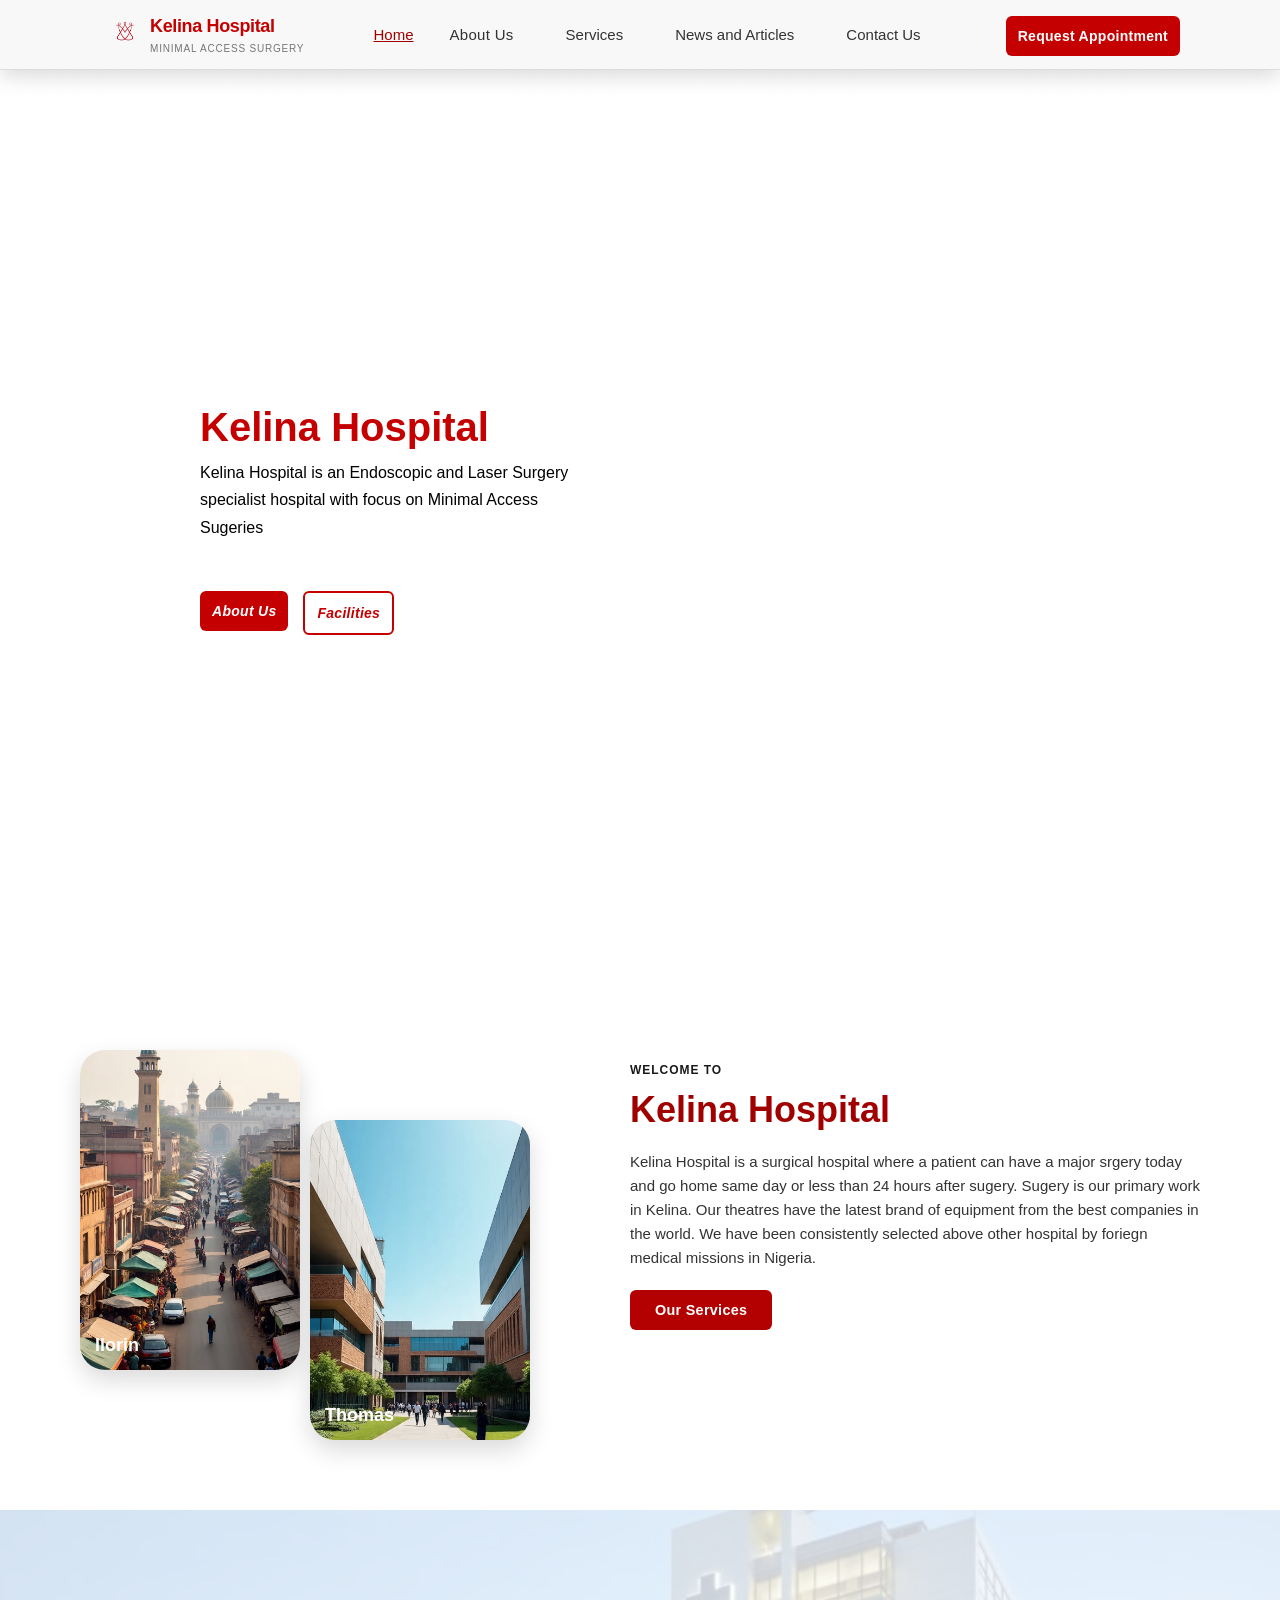
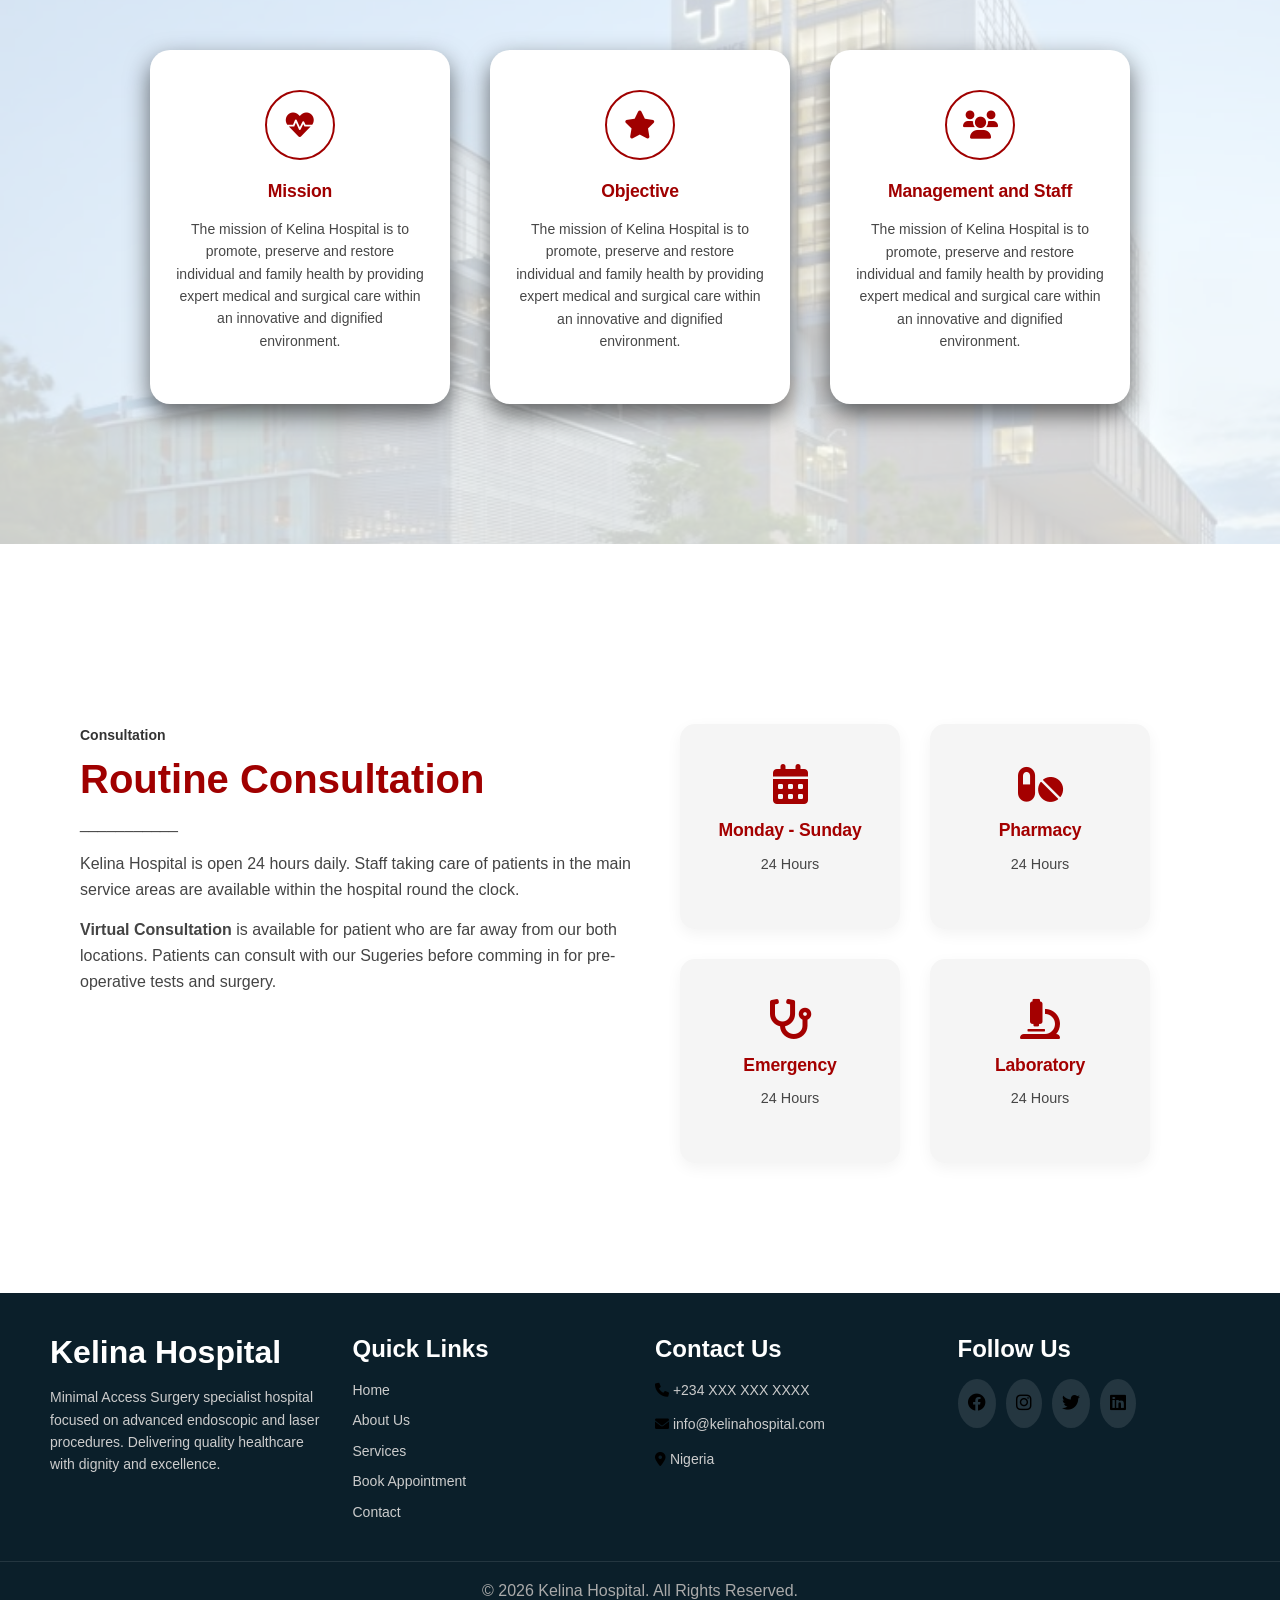
==== index.html @ 8bbef377 "Add files via upload" ====
<!DOCTYPE html>
<html lang="en">

<head>
  <meta charset="UTF-8">
  <title>Kelina Hospital</title>
  <link rel="stylesheet" href="style.css">
  <link rel="stylesheet" href="https://cdnjs.cloudflare.com/ajax/libs/font-awesome/6.0.0/css/all.min.css">
  <meta name="viewport" content="width=device-width, initial-scale=1.0">
  
  <!-- Google Fonts - Professional Hospital Combo -->
  <link rel="preconnect" href="https://fonts.googleapis.com">
  <link rel="preconnect" href="https://fonts.gstatic.com" crossorigin>
  <link href="https://fonts.googleapis.com/css2?family=Inter:wght@300;400;500;600;700&family=Playfair+Display:wght@400;500;600;700&family=Poppins:wght@300;400;500;600;700&display=swap" rel="stylesheet">
  
  <link href="https://unpkg.com/aos@2.3.4/dist/aos.css" rel="stylesheet">
</head>

<body>
  <header class="header" data-aos="fade-down">
    <!-- Logo -->

    <div class="logo">
      <div class="logic">
        <div class="logo-spin">
          <img src="kimg/logo.png" alt="">
        </div>
        <div class="logim">
          <div class="logo-text">Kelina Hospital</div>
          <div class="logo-subtext">Minimal Access Surgery</div>
        </div>
      </div>
    </div>

<div class="over">
  <nav class="nav">
  <a href="index.html"><u>Home</u></a>
   <ul class="nav-list">
  <li class="nav-item sep">
    <a href="aboutus.html" class="nav-link dropdown-toggle">About Us</a>
    <ul class="dropdown-content">
      <li><a href="service.html#lab">Surgery</a></li>
      <li><a href="service.html#lab">Consultation</a></li>
      <li><a href="service.html#lab">Laboratory</a></li>
      <li><a href="service.html#lab">Diagnostics</a></li>
    </ul>
  </li>
</ul>
   <div class="sep"><a href="service.html">Services </a></div>
   <div class="sep"><a href="news.html">News and Articles</a></div>

   <div class="sep"><a href="contactus.html">Contact Us</a></div>
</nav>
</div>

    <!-- Right Section -->
    <div class="right-section">
      <a href="appointment.html"><button class="btn">Request Appointment</button></a>
    </div>
    <div class="menu-toggle"><i class="fas fa-bars"></i></div>
  </header>

  <!-- Picture text Section-->
  <div class="pic" data-aos="fade-right" data-aos-delay="100">
    <span></span>
    <span></span>
    <span></span>
    <div class="text-pic">
      <h1>Kelina Hospital</h1>
      <p>Kelina Hospital is an Endoscopic and Laser Surgery specialist hospital with focus on Minimal Access Sugeries
      </p>
      <div class="button">
        <a href="aboutus.html"><button class="btn primary">About Us </button></a>
        <a href="fac.html"><button class="btn outline">Facilities</button></a>
      </div>
    </div>
  </div>

  <section class="container">
    <div class="image-section">
      <div class="card card1" data-aos="fade-up">
        <img src="kimg/1776349138648.jpg" alt="">
        <span>Ilorin</span>
      </div>
      <div class="card card2" data-aos="fade-down" data-aos-delay="100">
        <img src="kimg/thomas.jpg" alt="">
        <span>Thomas</span>
      </div>
    </div>

    <div class="text-section" data-aos="zoom-in" data-aos-delay="300">
      <p class="small">Welcome to</p>
      <h1>Kelina Hospital</h1>
      <p class="desc">
        Kelina Hospital is a surgical hospital where a patient can have a major srgery today and go home same day or
        less than 24 hours after sugery. Sugery is our primary work in Kelina.
        Our theatres have the latest brand of equipment from the best companies in the world. We have been consistently selected above other hospital by foriegn medical missions in Nigeria.
      </p>
     <a href="service.html"><button class="our">Our Services</button></a>
    </div>
  </section>

  <section class="section">
    <div class="overlay"></div>
    <div class="contain">
      <div class="sup">
      <div class="cars" data-aos="fade-up" data-aos-delay="200">
        <div class="icon"><i class="fas fa-heartbeat"></i></div>
        <h3>Mission</h3>
        <p>
          The mission of Kelina Hospital is to promote, preserve and restore individual and family health by providing expert medical and surgical care within an innovative and dignified environment.
        </p>
      </div>
      </div>
      <div class="sup" >
      <div class="cars" data-aos="fade-up" data-aos-delay="400" >
        <div class="icon"><i class="fas fa-star"></i></div>
        <h3>Objective</h3>
        <p>
          The mission of Kelina Hospital is to promote, preserve and restore individual and family health by providing expert medical and surgical care within an innovative and dignified environment.
        </p>
      </div>
      </div>
    <div class="sup">
      <div class="cars" data-aos="fade-up" data-aos-delay="600" >
        <div class="icon"><i class="fas fa-users"></i></div>
        <h3>Management and Staff</h3>
        <p>
          The mission of Kelina Hospital is to promote, preserve and restore individual and family health by providing expert medical and surgical care within an innovative and dignified environment.
        </p>
      </div>
      </div>

    </div>
  </section>

  <section class="fourimg">
   <div class="textimg" data-aos="fade-right">

    <h4>Consultation</h4>
    <h1>Routine Consultation</h1>
    <p>___________</p>
    <p>Kelina Hospital is open 24 hours daily. Staff taking care of patients in the main service areas are available within the hospital round the clock.

    <p><b>Virtual Consultation</b> is available for patient who are far away from our both locations. Patients can consult with our Sugeries before comming in for pre-operative tests and surgery.
    </p>
    </p>
   </div>
   <div class="imgimg">

    <div class="dard" data-aos="zoom-in" data-aos-delay="100">
      <i class="fa-solid fa-calendar-days icons"></i>
      <h3>Monday - Sunday</h3>
      <p>24 Hours</p>
    </div>

    <div class="dard" data-aos="zoom-in" data-aos-delay="300">
      <i class="fa-solid fa-pills icons"></i>
      <h3>Pharmacy</h3>
      <p>24 Hours</p>
    </div>

    <div class="dard" data-aos="zoom-in" data-aos-delay="600">
      <i class="fa-solid fa-stethoscope icons"></i>
      <h3>Emergency</h3>
      <p>24 Hours</p>
    </div>

    <div class="dard" data-aos="zoom-in" data-aos-delay="800">
      <i class="fa-solid fa-microscope icons"></i>
      <h3>Laboratory</h3>
      <p>24 Hours</p>
    </div>
   </div>
  </section>

  <footer class="footer" data-aos="fade-up">

  <div class="footer-container">

    <!-- Logo / About -->
    <div class="footer-box">
      <h2>Kelina Hospital</h2>
      <p>
        Minimal Access Surgery specialist hospital focused on advanced endoscopic and laser procedures.
        Delivering quality healthcare with dignity and excellence.
      </p>
    </div>

    <!-- Quick Links -->
    <div class="footer-box">
      <h3>Quick Links</h3>
      <a href="index.html">Home</a>
      <a href="aboutus.html">About Us</a>
      <a href="service.html">Services</a>
      <a href="appointment.html">Book Appointment</a>
      <a href="contactus.html">Contact</a>
    </div>

    <!-- Contact -->
    <div class="footer-box">
      <h3>Contact Us</h3>
      <p><i class="fa-solid fa-phone"></i> +234 XXX XXX XXXX</p>
      <p><i class="fa-solid fa-envelope"></i> info@kelinahospital.com</p>
      <p><i class="fa-solid fa-location-dot"></i> Nigeria</p>
    </div>

    <!-- Social -->
    <div class="footer-box">
      <h3>Follow Us</h3>
      <div class="socials">
        <a href="https://www.facebook.com"><i class="fa-brands fa-facebook"></i></a>
        <a href="https://www.instagram.com"><i class="fa-brands fa-instagram"></i></a>
        <a href="https://www.twitter.com"><i class="fa-brands fa-twitter"></i></a>
        <a href="https://www.linkedin.com"><i class="fa-brands fa-linkedin"></i></a>
      </div>
    </div>

  </div>

  <div class="footer-bottom">
    <p>© 2026 Kelina Hospital. All Rights Reserved.</p>
  </div>

</footer>

<button id="scrollTopBtn">
  <i class="fa-solid fa-arrow-up"></i>
</button>

<script>
  const btn = document.getElementById("scrollTopBtn");

  window.addEventListener("scroll", () => {
    if (window.scrollY > 200) {
      btn.style.display = "flex";
    } else {
      btn.style.display = "none";
    }
  });

  btn.addEventListener("click", () => {
    window.scrollTo({
      top: 0,
      behavior: "smooth"
    });
  });
</script>

  <script src="https://unpkg.com/aos@2.3.4/dist/aos.js"></script>
<script>
  AOS.init({
    duration: 1000,
    once: true
  });
</script>

<script>
const toggle = document.querySelector(".menu-toggle");
const nav = document.querySelector(".nav");

toggle.addEventListener("click", () => {
  nav.classList.toggle("active");
});
</script>
<script>
  const header = document.querySelector(".header");

  window.addEventListener("scroll", () => {
    if (window.scrollY > 50) {
      header.classList.add("scrolled");
    } else {
      header.classList.remove("scrolled");
    }
  });
</script>

</body>

</html>
---- style.css ----
* {
  margin: 0;
  padding: 0;
  box-sizing: border-box;
}

body {
  font-family: 'Poppins', -apple-system, BlinkMacSystemFont, 'Segoe UI', sans-serif;
  font-weight: 400;
  line-height: 1.6;
  color: #2d3748;
  font-size: 15px; /* Smaller base */
}

/* ===== COMPACT TYPOGRAPHY SCALE ===== */
h1 { 
  font-size: clamp(2rem, 4vw, 2.75rem); /* Reduced */
  font-weight: 700; 
  line-height: 1.1;
}

h2 { 
  font-size: clamp(1.5rem, 3vw, 2rem); /* Reduced */
  font-weight: 600; 
  line-height: 1.2;
}

h3 { 
  font-size: clamp(1.25rem, 2.5vw, 1.5rem); /* Reduced */
  font-weight: 600; 
  line-height: 1.3;
}

h4 { 
  font-size: 1.1rem; /* Reduced */
  font-weight: 600; 
}

p, .desc {
  font-size: 1rem; /* Smaller */
  font-weight: 400;
  line-height: 1.7;
  margin-bottom: 0.75rem;
}

/* ===== NAVIGATION - Compact ===== */
.nav-link {
  font-weight: 500;
  font-size: 0.9rem; /* Smaller */
  letter-spacing: 0.02em;
}

/* ===== LOGO - Refined ===== */
.logo-text {
  font-weight: 700;
  font-size: 1.4rem; /* Smaller */
  letter-spacing: -0.02em;
}

.logo-subtext {
  font-weight: 400;
  font-size: 0.7rem; /* Smaller */
  letter-spacing: 0.08em;
  text-transform: uppercase;
  opacity: 0.8;
}

/* ===== BUTTONS - Compact ===== */
.btn, .our {
  font-weight: 600;
  font-size: 0.9rem; /* Smaller */
  letter-spacing: 0.02em;
}

/* ===== HERO SECTION ===== */
.text-pic h1 {
  font-size: clamp(2.25rem, 6vw, 3rem); /* Adjusted for hero */
}

/* ===== SPECIAL ELEMENTS ===== */
.small {
  font-weight: 500;
  font-size: 0.85rem; /* Smaller */
  letter-spacing: 0.08em;
  text-transform: uppercase;
  opacity: 0.9;
}

/* ===== CARDS - Compact ===== */
.cars h3, .dard h3 {
  font-size: 1.1rem; /* Smaller */
  font-weight: 600;
  letter-spacing: -0.01em;
}

.cars p, .dard p {
  font-size: 0.9rem; /* Smaller */
  font-weight: 400;
  opacity: 0.9;
}

/* ===== RESPONSIVE - Even smaller on mobile ===== */
@media (max-width: 768px) {
  body { font-size: 14.5px; }
  h1 { font-size: 2rem; }
  h2 { font-size: 1.75rem; }
  h3 { font-size: 1.25rem; }
  .logo-text { font-size: 1.25rem; }
  .nav-link { font-size: 0.85rem; }
}

@media (max-width: 480px) {
  body { font-size: 14px; }
}

/* ===== SMOOTH RENDERING ===== */
html {
  -webkit-font-smoothing: antialiased;
  -moz-osx-font-smoothing: grayscale;
}
body {
    margin: 0;
    font-family: Arial, sans-serif;
    perspective: 800px;
  }
  .request{
    background:
    linear-gradient(to right, white, 90%, transparent),
    url("kimg/background2.jpg");
  }
  * {
  margin: 0;
  padding: 0;
  box-sizing: border-box;
  font-family: Arial, sans-serif;
  }
  .header {
    display: flex;
    align-items: center;
    justify-content: space-between;
     box-shadow: 0 6px 20px rgba(0,0,0,0.15);
      position: sticky;
    z-index: 1000;
    height: 70px;
    padding: 16px 100px;
    background-color: #f8f8f8;
    border-bottom: 1px solid #ddd;
  }
  .logic:hover{
   opacity: 50%;
  }

  .logo {
    display: flex;
    align-items: center;
  }

  .logo img {
    height: 40px;
    margin-right: 10px;
  }
  .logic{
    display: flex;
    cursor: pointer;
  }
.section{
  position: relative;
  background: url("kimg/Providence\ Regional\ Medical\ Center\ Everett….jpg") center/cover no-repeat;
  top: 100px;
  padding: 140px 20px;
}
.overlay {
  position: absolute;
  inset: 0;
  background: rgba(255,255,255,0.8);
  z-index: 1;
}

.contain {
  position: relative;
  z-index: 2;
  display: flex;
  justify-content: center;
  gap: 40px;
  flex-wrap: wrap;
}

.sup {
  background: #fff;
  width: 300px;
  padding: 40px 25px;
  border-radius: 20px;
  text-align: center;
  box-shadow: 0 10px 25px rgba(0,0,0,0.575);
  transition: transform 0.3s ease;
}

.sup:hover {
  transform: translateY(-10px);
  box-shadow: none;
}
.icon{
  width: 70px;
  height: 70px;
  border: 2px solid #a00000;
  border-radius: 50%;
  display: flex;
  align-items: center;
  justify-content: center;
  margin: 0 auto 20px;
}
.icon i{
  color: #a00000;
  font-size: 28px;
}
.cars h3{
  color: #a00000;
  margin-bottom: 15px;
}
.cars p{
  font-size: 14px;
  color: #333;
  line-height: 1.6;
}
  .logo-spin{
    width: 50px;
    animation: flip 3s linear infinite;
    overflow: hidden;
    top: 50%;
    left: 50%;
    transform-origin: center;
    transform-style: preserve-3d;
  }

  .logo-text {
    font-size: 18px;
    font-weight: bold;
    color: #c40000;
  }

  .logo-subtext {
    font-size: 10px;
    color: #555;
  }

  .nav {
    display: flex;
    align-items: center;
    z-index: 2;
    justify-content: space-between;
    gap: 55px;
    margin: 5px;
  }

  .nav a {
    text-decoration: none;
    color: #333;
    font-size: 15px;
  }

  .nav a:hover {
    color: #c40000;
  }

  .right-section {
    display: flex;
    align-items: center;
    margin-bottom: 17px;
    gap: 15px;
  }
  .right-section a{
    text-decoration: none;
  }
.fa-search{
  margin-top: 20px;
  right: 10px;
}
  .btn {
    background-color: #c40000;
    color: #fff;
    padding: 10px 18px;
    border: none;
    border-radius: 4px;
    cursor: pointer;
    font-weight: bold;
  }

  .btn:hover {
    background-color: #a00000;
  }

  .search {
    font-size: 18px;
    cursor: pointer;
  }
body {
  background: #f5f5f5;
}
.button a{
  text-decoration: none;
}

.pic{
  height: 100vh;
  position: relative;
  overflow: hidden;
  background-size: cover;
  background-position: cover;
  display: flex;
  align-items: center;
  animation: zoomBG 30s ease-in-out infinite;
}
.pic span{
  position: absolute;
  inset: 0;
  background-size: cover;
  background-position: center;
  z-index: 1;
  opacity: 0;
  animation: slideBG 24s infinite;
} 

.pic::before{
  content: "";
  position: absolute;
  z-index: 0;
  width: 100%;
  height: 100%;
  top: 0;
  bottom: 0;
  background: linear-gradient(to right, white, 50%, transparent);
  z-index: 2;
}
.nav.active{
  z-index: 10000;
}

.pic h1{
  font-size: 40px;
  color: #c40000;
  margin-bottom: 10px;
}
.pic p{
  margin-bottom: 30px;
}

.pic span:nth-child(1) {
  background-image: url("kimg/background1.jpg");
  animation-delay:0s ;
  z-index: 1;
}

.pic span:nth-child(2) {
  background-image: url("kimg/background2.jpg");
  animation-delay: 8s;
  z-index: 1;
}
.pic span:nth-child(3) {
  background-image: url("kimg/background3.jpg");
  animation-delay: 16s;
  z-index: 1;
}
.text-pic{
  width: 55%;
  margin-left: 50px;
  padding: 150px;
  text-align: left;
  color: black;
  position: relative;
  z-index: 2;
}
.button{
  display: flex;
  gap: 15px;
}
.btn{
  padding: 12px 24px;
  font-size: 14px;
  display: flex;
  border-radius: 6px;
  cursor: pointer;
  transition: 0.3s ease;
}

.container{
  display: flex;
  align-items: center;
  justify-content: space-between;
  gap: 550px;
  padding: 80px;
}

.image-section{
  position: relative;
  bottom: 140px;
  cursor: pointer;
}


.card{
  width: 220px;
  height: 320px;
  border-radius: 25px;
  overflow: hidden;
  position: absolute;
  box-shadow: 0 10px 25px rgba(0, 0, 0, 0.15);
}
.menu-toggle{
  display: none;
}
.card img{
  width: 100%;
  height: 100%;
  object-fit: cover;
}
.card span{
  position: absolute;
  bottom: 10px;
  left: 15px;
  color: white;
  font-size: 18px;
  font-weight: bold;
}
.card1{
  left: 0;
  top: 0;
  z-index: 1;
}
.card2{
  left: 230px;
  top: 70px;
  z-index: 2;
}
.text-section{
  min-width: 350px;
  top: 80px;
}
.text-section h1{
  color: #a00000;
  font-size: 36px;
}

.small{
  color: black;
  font-size: 12px;
  font-weight: 650;
  margin: 10px 0;
}

.desc{
  color: #333;
  line-height: 1.6;
  margin-top: 20px;
  font-size: 15px;
}
.fourimg{
  margin-top: 200px;
  display: flex;
  padding: 80px;
  gap: 40px;

}
.textimg{
  width: 50%;

}
.textimg h1{
  color: #a00000;
  margin-bottom: 10px;
  font-size: 40px;
}
.textimg p{
  color: #444;
  line-height: 1.6;
  margin-bottom: 15px;
}
.imgimg{
 display: grid;
 grid-template-columns: repeat(2, 220px);
 gap: 30px;
}
.dard{
  background: #f5f5f5;
  padding: 40px 20px;
  border-radius: 15px;
  text-align: center;
  box-shadow: 0 5px 15px rgba(0, 0, 0, 0.05);
}
.dard:hover{
  box-shadow: none;
  transform: translateY(-10px);
}

.dard h3{
  color: #a40000;
  margin-bottom: 10px;
}
.dard p{
  color: #333;
}
.nav u{
  color: #a00000;
}
.textimg h4{
  margin-bottom: 10px;
  color: #333;
  font-size: 14px;
}


button{
  border: none;
  border-radius: 6px;
  text-decoration: none;
  font-size: 15px;
  color: white;
  cursor: pointer;
  margin-top: 20px;
  padding: 12px 25px;
  background-color: #b30000;
}
button:hover {
  background: #900000;
  scale: 1.1;
}

.primary{
  background-color: #c40000;
  color: white;
  border: none;
  font-style: italic;
}
.button .primary{
  text-decoration: none;
}
.primary:hover{
  background-color: #a00000;
}

.outline{
  background-color: transparent;
  color: #c40000;
  border: 2px solid #c40000;
  font-style: italic;
}

.outline:hover{
  background-color: #c40000;
  color: white;
}
.our{
  display: flex;
  animation: bounce 1.5s linear infinite;
}

.icon{
  font-size: 40px;
  color: #a40000;
}
.icons{
  margin-bottom: 15px;
  font-size: 40px;
  color: #a40000;
}

@keyframes flip {
  from{
    transform: perspective(800px) rotateY(0deg);
  }
  to{
    transform: perspective(800px) rotateY(360deg);
  }
}
@keyframes slideBG {
  0% {
    opacity: 0;
    transform: scale(1);
  }
  10% {
    opacity: 1;
  }
  30% {
    opacity: 1;
    transform: scale(1.1);
  }
  40% {
    opacity: 0;
  }
  100% {
    opacity: 0;
  }
}
@keyframes bounce {
  0%{
    scale: 1;
  }
  100%{
    scale: 1.1;
  }
}
@keyframes text{
  0%{
    color: transparent;
    margin-bottom: -30px;
  }
  30%{
    letter-spacing: 25px;
    margin-bottom: -30px;
  }
  85%{
    letter-spacing: 8px;
    margin-bottom: -30px;
  }
}
/* Make nav items align properly */
.nav {
  display: flex;
  gap: 20px;
  align-items: center;
}

/* Dropdown container */
.dropdown {
  position: relative;
  z-index: 9999;
}

/* Dropdown menu */
.dropdown-menu {
  position: absolute;
  top: 100%;
  left: 0;
  width: 230px;
  background: rgba(255, 255, 255, 0.95);
  display: none;
  opacity: 200%;
}
/* FOOTER BASE */
.footer {
  background: #0b1f2a;
  color: white;
  margin-top: 50px;
  padding-top: 40px;
}

/* GRID LAYOUT */
.footer-container {
  display: grid;
  grid-template-columns: repeat(auto-fit, minmax(220px, 1fr));
  gap: 30px;
  padding: 0 50px;
}

/* FOOTER BOX */
.footer-box h2,
.footer-box h3 {
  margin-bottom: 15px;
}

.footer-box p {
  font-size: 14px;
  line-height: 1.6;
  color: #ccc;
}

/* LINKS */
.footer-box a {
  display: block;
  color: #ccc;
  text-decoration: none;
  margin-bottom: 8px;
  font-size: 14px;
}

.footer-box a:hover {
  color: #00c3ff;
}

/* SOCIAL ICONS */
.socials {
  display: flex;
  gap: 10px;
  margin-top: 10px;
}

.socials a {
  color: white;
  font-size: 18px;
  background: rgba(255,255,255,0.1);
  padding: 10px;
  border-radius: 50%;
  transition: 0.3s;
}

.socials a:hover {
  background: #00c3ff;
  color: black;
}

/* BOTTOM BAR */
.footer-bottom {
  text-align: center;
  padding: 15px;
  margin-top: 30px;
  border-top: 1px solid rgba(255,255,255,0.1);
  font-size: 13px;
  color: #aaa;
}
/* Floating button */
#scrollTopBtn {
  position: fixed;
  bottom: 30px;
  right: 30px;

  width: 50px;
  height: 50px;

  background: #00c3ff;
  color: white;
  border: none;
  border-radius: 50%;

  font-size: 18px;
  cursor: pointer;

  display: none; /* hidden by default */
  align-items: center;
  justify-content: center;

  box-shadow: 0 5px 15px rgba(0,0,0,0.3);
  transition: 0.3s;
  z-index: 9999;
}

#scrollTopBtn:hover {
  background: #0099cc;
  transform: translateY(-3px);
}

/* Show on hover */
.dropdown:hover .dropdown-menu {
  display: block;
}

/* Dropdown links */
.dropdown-menu a {
  display: block;
  padding: 12px 15px;
  text-decoration: none;
  color: #333;
  border-bottom: 1px solid #ccc;
}

/* Hover effect */
.dropdown-menu a:hover {
  background: #ddd;
}


/*----Appointment Section---- */
.appointment {
  max-width: 600px;
  margin: 50px auto;
  color: #c40000;
  background-color: rgba(0, 0, 0, 0.6); /* transparent black */
  padding: 20px 30px;
  animation: glow 1.5s infinite alternate;
}
.appointment h1{
  margin-bottom: 10px;
}
form {
  display: flex;
  flex-direction: column;
}

form label {
  margin-top: 15px;
}

form input,
form select,
form textarea {
  padding: 10px;
  margin-top: 5px;
}

button.btn {
  margin-top: 20px;
  padding: 12px;
  cursor: pointer;
}

/* ===== ABOUT PAGE WRAPPER ===== */
.about-page {
  font-family: Arial, sans-serif;
}

/* ===== HERO ===== */
.about-hero {
  height: 320px;
  display: flex;
  justify-content: center;
  align-items: center;
  position: relative;
  background: url("kimg/1776427171944.jpg"),
   rgba(0,0,0,0.5);
}

.about-hero::before {
  content: "";
  position: absolute;
  inset: 0;
  background: rgba(0,0,0,0.55);
}

.about-hero-content {
  position: absolute;
  color: #a00000;
  text-align: center;

}

.about-hero-content h1 {
  font-size: 40px;
  letter-spacing: 8px;
  margin-bottom: 20px;
  position: relative;
  background: transparent;
  animation: text 3s 1;
}
/* ===== SECTION 1 ===== */
.about-info {
  display: flex;
  gap: 20px;
  padding: 50px;
  flex-wrap: wrap;
}

.about-box {
  flex: 1;
  min-width: 280px;
  background: #f4f4f4;
  padding: 25px;
  border-radius: 10px;
}
.about-box h2{
  margin-bottom: 20px;
  text-decoration: underline;
  color: #a00000;
}

/* ===== CARDS ===== */
.about-grid {
  display: flex;
  gap: 20px;
  justify-content: center;
  padding: 50px;
  flex-wrap: wrap;
}

.about-card {
  width: 260px;
  background: white;
  padding: 25px;
  text-align: center;
  border-radius: 10px;
  box-shadow: 0 5px 15px rgba(0,0,0,0.1);
}

.about-card i {
  font-size: 30px;
  color: #00c3ff;
  margin-bottom: 10px;
}

/* ===== FOOTER ===== */
.about-footer {
  background: #0b1f2a;
  color: white;
  text-align: center;
  margin-top: 100px;
  padding: 20px;
}


@media (max-width: 768px) {
  .nav {
    display: none;
    flex-direction: column;
    background: white;
    position: absolute;
    top: 70px;
    left: 0;
    width: 100%;
    padding: 20px;
    z-index: 9999;
  }

  .nav.active {
    display: flex;
  }
  .nav a{
    z-index: 9999;
    position: relative;
  }

  .menu-toggle {
    display: block;
    z-index: 9999;
  }
    .fourimg {
    flex-direction: column;
    padding: 40px 20px;
  }

  .textimg {
    width: 100%;
  }

  .about-info {
    flex-direction: column;
    padding: 20px;
  }

  .footer-container {
    padding: 20px;
  }
}
/* HEADER */
.kel_red_hdr {
  background: linear-gradient(135deg, #b30000, #ff1a1a);
  color: white;
  text-align: center;
  padding: 30px 20px;
}

.kel_red_hdr h1 {
  margin: 0;
  font-size: 32px;
  letter-spacing: 1px;
}

/* WRAPPER */
.kel_red_wrap {
   background:
    linear-gradient(to right, rgba(0, 0, 0, 0.6), 50%, transparent),
    url("kimg/download.jpg");
  width: 100%;
 
  height: 100%;
  margin: auto;
  padding: 20px 40px;
}

/* GRID */
.kel_red_grid {
  display: grid;
  grid-template-columns: 1fr 1fr;
  gap: 25px;
}

/* CARD STYLE */
.kel_red_card {
  background: white;
  border-radius: 12px;
  padding: 25px;
  box-shadow: 0 8px 20px rgba(0,0,0,0.08);
  border-top: 4px solid #cc0000;
  transition: transform 0.3s ease;
}

.kel_red_card:hover {
  transform: translateY(-5px);
}

/* INFO TEXT */
.kel_red_info {
  margin-bottom: 12px;
}

.kel_red_info p {
  margin: 5px 0 0;
  color: #444;
}

/* FORM */
.kel_red_form {
  display: flex;
  flex-direction: column;
}

.kel_red_form label {
  margin-top: 10px;
  font-weight: 600;
}

.kel_red_form input,
.kel_red_form textarea {
  margin-top: 5px;
  padding: 12px;
  border-radius: 6px;
  border: 1px solid #ddd;
  outline: none;
  transition: 0.3s;
}

.kel_red_form input:focus,
.kel_red_form textarea:focus {
  border-color: #cc0000;
  box-shadow: 0 0 5px rgba(204,0,0,0.3);
}

/* BUTTON */
.kel_red_form button {
  margin-top: 15px;
  padding: 12px;
  background: #cc0000;
  color: white;
  border: none;
  border-radius: 6px;
  cursor: pointer;
  font-weight: bold;
  transition: 0.3s;
}

.kel_red_form button:hover {
  background: #990000;
}

/* MAP */
.kel_red_map {
  width: 100%;
  height: 250px;
  border: none;
  border-radius: 10px;
  margin-top: 10px;
}

/* FOOTER */
.kel_red_footer {
  text-align: center;
  padding: 20px;
  background: #111;
  color: white;
  margin-top: 30px;
}

/* RESPONSIVE */
@media (max-width: 768px) {
  .kel_red_grid {
    grid-template-columns: 1fr;
  }
}
.contact-footer {
  background: #060a1a;
  color: #e0f2fe;
  padding: 60px 20px 20px;
  font-family: system-ui, sans-serif;
}

.cf-container {
  display: grid;
  grid-template-columns: repeat(auto-fit, minmax(240px, 1fr));
  gap: 35px;
  max-width: 1100px;
  margin: auto;
}

/* Headings */
.cf-col h2 {
  color: #38bdf8;
  margin-bottom: 10px;
}

.cf-col h3 {
  color: #93c5fd;
  margin-bottom: 12px;
}

/* Text */
.cf-col p,
.cf-col li {
  color: #94a3b8;
  font-size: 14px;
  line-height: 1.6;
}

/* Icons spacing */
.cf-col i {
  color: #38bdf8;
  margin-right: 8px;
}

/* List */
.cf-col ul {
  list-style: none;
  padding: 0;
}

.cf-col ul li {
  margin-bottom: 10px;
  display: flex;
  align-items: center;
}

/* Form */
.contact-form {
  display: flex;
  flex-direction: column;
  gap: 10px;
}
i{
  color: black;
}

.contact-form input,
.contact-form textarea {
  padding: 10px;
  border: none;
  border-radius: 5px;
  outline: none;
  background: #0f172a;
  color: #fff;
}

.contact-form textarea {
  min-height: 80px;
  resize: none;
}

.contact-form button {
  padding: 10px;
  background: #38bdf8;
  border: none;
  color: #000;
  font-weight: 600;
  cursor: pointer;
  border-radius: 5px;
  transition: 0.3s;
  display: flex;
  align-items: center;
  justify-content: center;
  gap: 8px;
}

.contact-form button:hover {
  background: #0ea5e9;
}

/* Emergency */
.emergency button {
  margin-top: 10px;
  padding: 10px 14px;
  border: none;
  background: #ef4444;
  color: white;
  border-radius: 6px;
  cursor: pointer;
  transition: 0.3s;
  display: flex;
  align-items: center;
  gap: 8px;
}

.emergency button:hover {
  background: #dc2626;
}

/* Bottom */
.cf-bottom {
  text-align: center;
  margin-top: 40px;
  padding-top: 15px;
  border-top: 1px solid #1e293b;
  font-size: 13px;
  color: #64748b;
}
.tolu{
  justify-content: center;
  size: 20px;
}

/* =========================
   MOBILE DEVICES (≤768px)
========================= */
@media (max-width: 768px) {

  /* HEADER */
  .header {
    padding: 15px 20px;
  }

  .menu-toggle {
    display: block;
    font-size: 24px;
    cursor: pointer;
  }

  .nav {
    display: none;
    flex-direction: column;
    background: #fff;
    position: absolute;
    top: 70px;
    left: 0;
    width: 100%;
    padding: 20px;
    z-index: 9999;
  }

  .nav.active {
    display: flex;
  }
.nav a{
  z-index: 9999;
}
  /* HERO */
  .text-pic {
    width: 100%;
    margin-left: 0;
    padding: 40px 20px;
    text-align: center;
  }

  .pic h1 {
    font-size: 26px;
  }

  /* MAIN CONTAINER */
  .container {
    flex-direction: column;
    gap: 30px;
    padding: 40px 20px;
    text-align: center;
  }

  /* IMAGE CARDS */
  .image-section {
    position: static;
  }

  .card {
    position: relative;
    width: 100%;
    height: 250px;
    margin-bottom: 20px;
  }

  .card2 {
    left: 0;
    top: 0;
  }

  /* SERVICES */
  .contain {
    flex-direction: column;
    align-items: center;
  }

  .cars {
    width: 100%;
  }

  /* FOUR SECTION */
  .fourimg {
    flex-direction: column;
    padding: 40px 20px;
  }

  .textimg {
    width: 100%;
  }

  .imgimg {
    grid-template-columns: 1fr;
  }

  /* BUTTONS */
  .button {
    flex-direction: column;
    align-items: center;
  }

  /* FOOTER */
  .footer-container {
    padding: 20px;
  }
}


/* =========================
   TABLETS (769px – 1024px)
========================= */
@media (max-width: 1024px) {

  .container {
    gap: 40px;
    padding: 60px 30px;
  }

  .fourimg {
    flex-direction: column;
  }

  .textimg {
    width: 100%;
  }

  .imgimg {
    grid-template-columns: repeat(2, 1fr);
  }
}


/* =========================
   GLOBAL SAFETY FIXES
========================= */
body {
  overflow-x: hidden;
}

img {
  max-width: 100%;
  transition: 0.3s;
  height: auto;
  display: block;
}
img:hover{
  scale: 1.1;
}
body {
  margin: 0;
  font-family: 'Segoe UI', sans-serif;
  background: #ffffff;
  color: #222;
}

.scarlet-crest {
  background: linear-gradient(135deg, #7a0000, #b30000);
  color: white;
  text-align: center;
  padding: 40px 20px;
}

.velour-heading {
  font-size: 2.5rem;
  letter-spacing: 1px;
}

.aura-sub {
  opacity: 0.9;
}

.crimson-hero {
  height: 60vh;
  background: url("kimg/Providence\ Regional\ Medical\ Center\ Everett….jpg") center/cover no-repeat,
 rgba(0, 0, 0, 0.6);
  display: flex;
  align-items: center;
  justify-content: center;
}

.hero-overlay {
  background: rgba(0,0,0,0.5);
  color: white;
  padding: 30px;
  border-radius: 10px;
  text-align: center;
}

.ruby-btn {
  background: #c40000;
  color: white;
  border: none;
  padding: 10px 20px;
  margin-top: 10px;
  cursor: pointer;
  border-radius: 5px;
}

.luxe-wrapper {
  padding: 50px 20px;
}

.section-title {
  text-align: center;
  margin-bottom: 30px;
}

.obsidian-grid {
  display: grid;
  grid-template-columns: repeat(auto-fit, minmax(250px, 1fr));
  gap: 20px;
}

.velvet-card {
  background: white;
  border-radius: 12px;
  overflow: hidden;
  box-shadow: 0 5px 15px rgba(0,0,0,0.1);
  transition: transform 0.3s ease;
}

.velvet-card:hover {
  transform: translateY(-8px);
}

.velvet-card img {
  width: 100%;
  height: 180px;
  object-fit: cover;
}

.velvet-card h3 {
  padding: 15px;
}

.velvet-card p {
  padding: 0 15px 15px;
}

.doctor-vault {
  background: #f9f9f9;
  padding: 50px 20px;
}
.doctor-vault img{
  width: 100%;
  transition: 0.3s;

}
.doctor-vault img:hover{
  scale: 1.05;
}

.doctor-card {
  display: flex;
  align-items: center;
  gap: 20px;
  max-width: 500px;
  margin: auto;
  background: white;
  padding: 20px;
  border-radius: 12px;
  box-shadow: 0 5px 15px rgba(0,0,0,0.1);
}

.doctor-card img {
  border-radius: 50%;
}

.ember-footer {
  background: #7a0000;
  color: white;
  text-align: center;
  padding: 20px;
}
.klnx-body-shell {
  background: #fff4f4;
  color: #2b2b2b;
}

.klnx-crimson-bar {
  background: linear-gradient(135deg, #fffefe, #ffc9c9);
  color: white;
  padding: 18px 40px;
  display: flex;
  align-items: center;
  position: sticky;
  top: 0;
  z-index: 1000;
  box-shadow: 0 6px 20px rgba(0,0,0,0.15);
  backdrop-filter: blur(6px);
}


.klnx-logo-insignia {
  font-size: 26px;
}

.klnx-nav-orbit a {
  color: white;
  margin-left: 20px;
  text-decoration: none;
  font-weight: 500;
}

.klnx-nav-orbit a:hover {
  text-decoration: underline;
}

.klnx-hero-veil {
  background: linear-gradient(rgba(177,0,0,0.75), rgba(177,0,0,0.75)), url("kimg/download.jpg");
  background-size: cover;
  background-position: center;
  color: white;
  padding: 100px 20px;
  text-align: center;
}

.klnx-hero-title {
  font-size: 40px;
  margin-bottom: 10px;
  letter-spacing: 8px;
  margin-bottom: 20px;
  position: relative;
  background: transparent;
  animation: text 3s 1;
}

.klnx-hero-subtext {
  font-size: 18px;
}

.klnx-section-hub {
  padding: 60px 40px;
}
a{
  text-decoration: none;
}

.klnx-section-heading {
  text-align: center;
  color: #b10000;
  margin-bottom: 40px;
  font-size: 30px;
}

.klnx-grid-matrix {
  display: grid;
  grid-template-columns: repeat(auto-fit, minmax(250px, 1fr));
  gap: 25px;
}

.klnx-card-node {
  background: white;
  border-radius: 14px;
  overflow: hidden;
  box-shadow: 0 8px 22px rgba(0,0,0,0.08);
  transition: all 0.3s ease;
}

.klnx-card-node:hover {
  transform: translateY(-10px) scale(1.02);
}

.klnx-card-node img {
  width: 100%;
  height: 180px;
  object-fit: cover;
}

.klnx-card-core {
  padding: 18px;
}

.klnx-card-core h3 {
  color: #b10000;
  margin-bottom: 10px;
}

.klnx-card-core p {
  font-size: 14px;
  line-height: 1.6;
}

.klnx-footer-ember {
  background: #b10000;
  color: white;
  text-align: center;
  padding: 20px;
  margin-top: 40px;
}
.klnx-hero-premium {
  background: linear-gradient(rgba(120,0,0,0.8), rgba(120,0,0,0.85)), url('https://images.unsplash.com/photo-1580281657521-6d7a7f8c9b5c');
  background-size: cover;
}

.klnx-service-hub {
  padding: 80px 40px;
}

.klnx-service-grid {
  display: grid;
  grid-template-columns: repeat(auto-fit, minmax(260px, 1fr));
  gap: 30px;
}

.klnx-service-card {
  position: relative;
  background: rgba(255,255,255,0.95);
  padding: 40px 25px;
  border-radius: 18px;
  box-shadow: 0 12px 35px rgba(0,0,0,0.1);
  transition: all 0.4s ease;
  overflow: hidden;
}

.klnx-service-overlay {
  position: absolute;
  inset: 0;
  background: linear-gradient(120deg, transparent, rgba(177,0,0,0.15));
  opacity: 0;
  transition: 0.4s ease;
}

.klnx-service-card:hover .klnx-service-overlay {
  opacity: 1;
}

.klnx-service-card:hover {
  transform: translateY(-12px) scale(1.03);
  box-shadow: 0 18px 45px rgba(0,0,0,0.15);
}

.klnx-service-card h3 {
  color: #a00000;
  margin-bottom: 12px;
  font-size: 18px;
  letter-spacing: 0.5px;
}

.klnx-service-card p {
  font-size: 14px;
  line-height: 1.7;
}

.klnx-callout-band {
  background: linear-gradient(135deg, #8a0000, #c40000);
  color: white;
  text-align: center;
  padding: 80px 20px;
  margin-top: 60px;
}

.klnx-callout-band h2 {
  font-size: 32px;
  margin-bottom: 10px;
}

.klnx-callout-band p {
  margin-bottom: 20px;
  opacity: 0.9;
}

.klnx-cta-button {
  background: white;
  color: #b10000;
  border: none;
  padding: 14px 28px;
  font-weight: 600;
  border-radius: 30px;
  cursor: pointer;
  transition: all 0.3s ease;
}

.klnx-cta-button:hover {
  background: #ffe5e5;
  transform: scale(1.05);
}

/* TOP BAR */
.lux-header-top {
  background: #b30000;
  color: white;
  display: flex;
  justify-content: space-between;
  padding: 8px 60px;
  font-size: 13px;
}

/* MAIN HEADER */
.lux-header-main {
  display: flex;
  justify-content: space-between;
  align-items: center;
  padding: 15px 60px;
  background: white;
  box-shadow: 0 5px 15px rgba(0,0,0,0.05);
}

/* NAV */
.lux-nav {
  display: flex;
  gap: 25px;
}

.lux-nav a {
  text-decoration: none;
  color: #333;
  font-weight: 500;
  position: relative;
}

/* HOVER LINE */
.lux-nav a::after {
  content: "";
  width: 0;
  height: 2px;
  background: #b30000;
  position: absolute;
  bottom: -5px;
  left: 0;
  transition: 0.3s;
}

.lux-nav a:hover::after {
  width: 100%;
}

/* CTA BUTTON */
.lux-cta {
  padding: 10px 20px;
  background: linear-gradient(to right, #b30000, #ff1a1a);
  color: white;
  border-radius: 6px;
  text-decoration: none;
  font-size: 14px;
  transition: 0.3s;
  margin-left: 30px;
}

.lux-cta:hover {
  transform: translateY(-2px);
}

/* FOOTER */
.lux-footer {
  background: #111;
  color: #ccc;
  margin-top: 80px;
}

/* GRID */
.lux-footer-container {
  display: grid;
  grid-template-columns: repeat(4, 1fr);
  gap: 30px;
  padding: 50px 60px;
}
/* RESET */
* {
  margin: 0;
  padding: 0;
  box-sizing: border-box;
  font-family: "Segoe UI", sans-serif;
}

/* BODY */
.lux-body {
  background: #f5f7fa;
}

/* HEADER */
.lux-header {
  display: flex;
  justify-content: space-between;
  align-items: center;
  padding: 20px 60px;
  background: white;
  position: sticky;
  top: 0;
  z-index: 1000;
}

/* LOGO */
.lux-logo {
  display: flex;
  align-items: center;
  margin-right: 10px;
  gap: 10px;
}

.lux-logo img {
  width: 50px;
}

.lux-logo h2 {
  font-size: 18px;
}

.lux-logo span {
  font-size: 12px;
  color: gray;
}

/* NAV */
.lux-nav {
  display: flex;
  gap: 25px;
}

.lux-nav a {
  text-decoration: none;
  color: #333;
  font-weight: 500;
  position: relative;
}

.lux-nav a::after {
  content: "";
  width: 0;
  height: 2px;
  background: red;
  position: absolute;
  bottom: -5px;
  left: 0;
  transition: 0.3s;
}

.lux-nav a:hover::after {
  width: 100%;
}

/* HERO */
.lux-hero {
  height: 300px;
  background: url("kimg/hospital.jpg") center/cover no-repeat;
  position: relative;
  display: flex;
  align-items: center;
  justify-content: center;
}

.lux-hero-overlay {
  position: absolute;
  inset: 0;
  background: rgba(0,0,0,0.5);
}

.lux-hero-content {
  position: relative;
  color: white;
  text-align: center;
}

.lux-hero h1 {
  font-size: 40px;
}

.lux-hero p {
  margin-top: 10px;
}

/* FORM SECTION */
.lux-form-section {
  display: flex;
  justify-content: center;
  margin-top: -80px;
  padding: 20px;
}

/* CARD */
.lux-form-card {
  width: 100%;
  max-width: 800px;
  background: rgba(255,255,255,0.9);
  backdrop-filter: blur(10px);
  padding: 40px;
  border-radius: 15px;
  box-shadow: 0 20px 40px rgba(0,0,0,0.1);
}

.lux-form-card h2 {
  margin-bottom: 20px;
  color: #b30000;
}

/* GRID */
.lux-grid {
  display: grid;
  grid-template-columns: 1fr 1fr;
  gap: 20px;
}

.lux-field {
  display: flex;
  flex-direction: column;
}

.lux-field.full {
  grid-column: span 2;
}

.lux-field label {
  margin-bottom: 5px;
  font-weight: 500;
}

.lux-field input,
.lux-field select,
.lux-field textarea {
  padding: 12px;
  border-radius: 8px;
  border: 1px solid #ddd;
  outline: none;
  transition: 0.3s;
}

.lux-field input:focus,
.lux-field select:focus,
.lux-field textarea:focus {
  border-color: red;
}

/* BUTTON */
.lux-btn {
  width: 100%;
  margin-top: 20px;
  padding: 15px;
  border: none;
  background: linear-gradient(to right, #b30000, #ff1a1a);
  color: white;
  font-size: 16px;
  border-radius: 8px;
  cursor: pointer;
  transition: 0.3s;
}

.lux-btn:hover {
  transform: translateY(-2px);
  box-shadow: 0 10px 20px rgba(255,0,0,0.2);
}

/* RESPONSIVE */
@media (max-width: 768px) {

  .lux-header {
    flex-direction: column;
    gap: 10px;
    padding: 20px;
  }

  .lux-nav {
    flex-wrap: wrap;
    justify-content: center;
  }

  .lux-hero h1 {
    font-size: 26px;
  }

  .lux-grid {
    grid-template-columns: 1fr;
  }

  .lux-field.full {
    grid-column: span 1;
  }

  .lux-form-card {
    padding: 25px;
  }
}

/* BOX */
.lux-footer-box h3,
.lux-footer-box h4 {
  color: white;
  margin-bottom: 15px;
}

.lux-footer-box a {
  display: block;
  color: #ccc;
  text-decoration: none;
  margin-bottom: 8px;
  transition: 0.3s;
}

.lux-footer-box a:hover {
  color: #ff1a1a;
}

/* BOTTOM */
.lux-footer-bottom {
  text-align: center;
  padding: 15px;
  border-top: 1px solid #333;
  font-size: 14px;
}
@media (max-width: 768px) {

  .lux-header-top {
    flex-direction: column;
    text-align: center;
    gap: 5px;
  }

  .lux-header-main {
    flex-direction: column;
    gap: 15px;
  }

  .lux-nav {
    flex-wrap: wrap;
    justify-content: center;
  }

  .lux-footer-container {
    grid-template-columns: 1fr 1fr;
  }
}

@media (max-width: 480px) {
  .lux-footer-container {
    grid-template-columns: 1fr;
  }
}

.sep a::after{
  content: "";
  width: 0;
  height: 2px;
  background: red;
  position: absolute;
  bottom: -5px;
  left: 0;
  transition: 0.3s;
}
.sep a:hover::after{
  width: 100%;
}

.over{
  z-index: 9999;
}

.over a{
  z-index: 9999;
}
.nav-list {
  list-style: none;
  padding: 0;
  margin: 0;
  position: relative;
}

.nav-item {
  position: relative;
}

.sep a {
  padding: 0.75rem 1rem;
  display: block;
  text-decoration: none;
  color: #333;
  font-weight: 500;
}

.dropdown-toggle:hover {
  color: #007bff;
}

.dropdown-content {
  position: absolute;
  top: 100%; /* Drops down directly below About Us */
  left: 0;
  background: white;
  box-shadow: 0 8px 25px rgba(0,0,0,0.15);
  border-radius: 8px;
  min-width: 200px;
  opacity: 0;
  visibility: hidden;
  transform: translateY(-10px);
  transition: all 0.3s ease;
  list-style: none;
  padding: 0.5rem 0;
  margin: 0;
  z-index: 1000;
  border: 1px solid #e9ecef;
}

.dropdown-content li {
  margin: 0;
}

.dropdown-content a {
  padding: 0.75rem 1.5rem;
  color: #495057;
  display: block;
  text-decoration: none;
}

.dropdown-content a:hover {
  background: white;
  color: #a40000;
}

/* Show dropdown on hover */
.nav-item:hover .dropdown-content {
  opacity: 2;
  visibility: visible;
  transform: translateY(0);
}

.nav-link.active {
  position: relative;
  color: #007bff !important;
  font-weight: 600;
}

/* Active Home Button Effects */
.nav-link.active::before {
  content: '';
  position: absolute;
  bottom: -4px;
  left: 50%;
  transform: translateX(-50%);
  width: 30px;
  height: 3px;
  background: linear-gradient(90deg, #007bff, #0056b3);
  border-radius: 2px;
  box-shadow: 0 2px 8px rgba(0,123,255,0.4);
}

.nav-link.active::after {
  content: '';
  position: absolute;
  bottom: -8px;
  left: 50%;
  transform: translateX(-50%);
  width: 0;
  height: 0;
  border-left: 6px solid transparent;
  border-right: 6px solid transparent;
  border-top: 6px solid #007bff;
  animation: pulse 2s infinite;
}

.nav-item:hover .nav-link.active {
  transform: translateY(-1px);
  transition: all 0.3s ease;
}

/* Glowing underline animation */
@keyframes pulse {
  0%, 100% { opacity: 1; transform: translateX(-50%) scale(1); }
  50% { opacity: 0.7; transform: translateX(-50%) scale(1.1); }
}
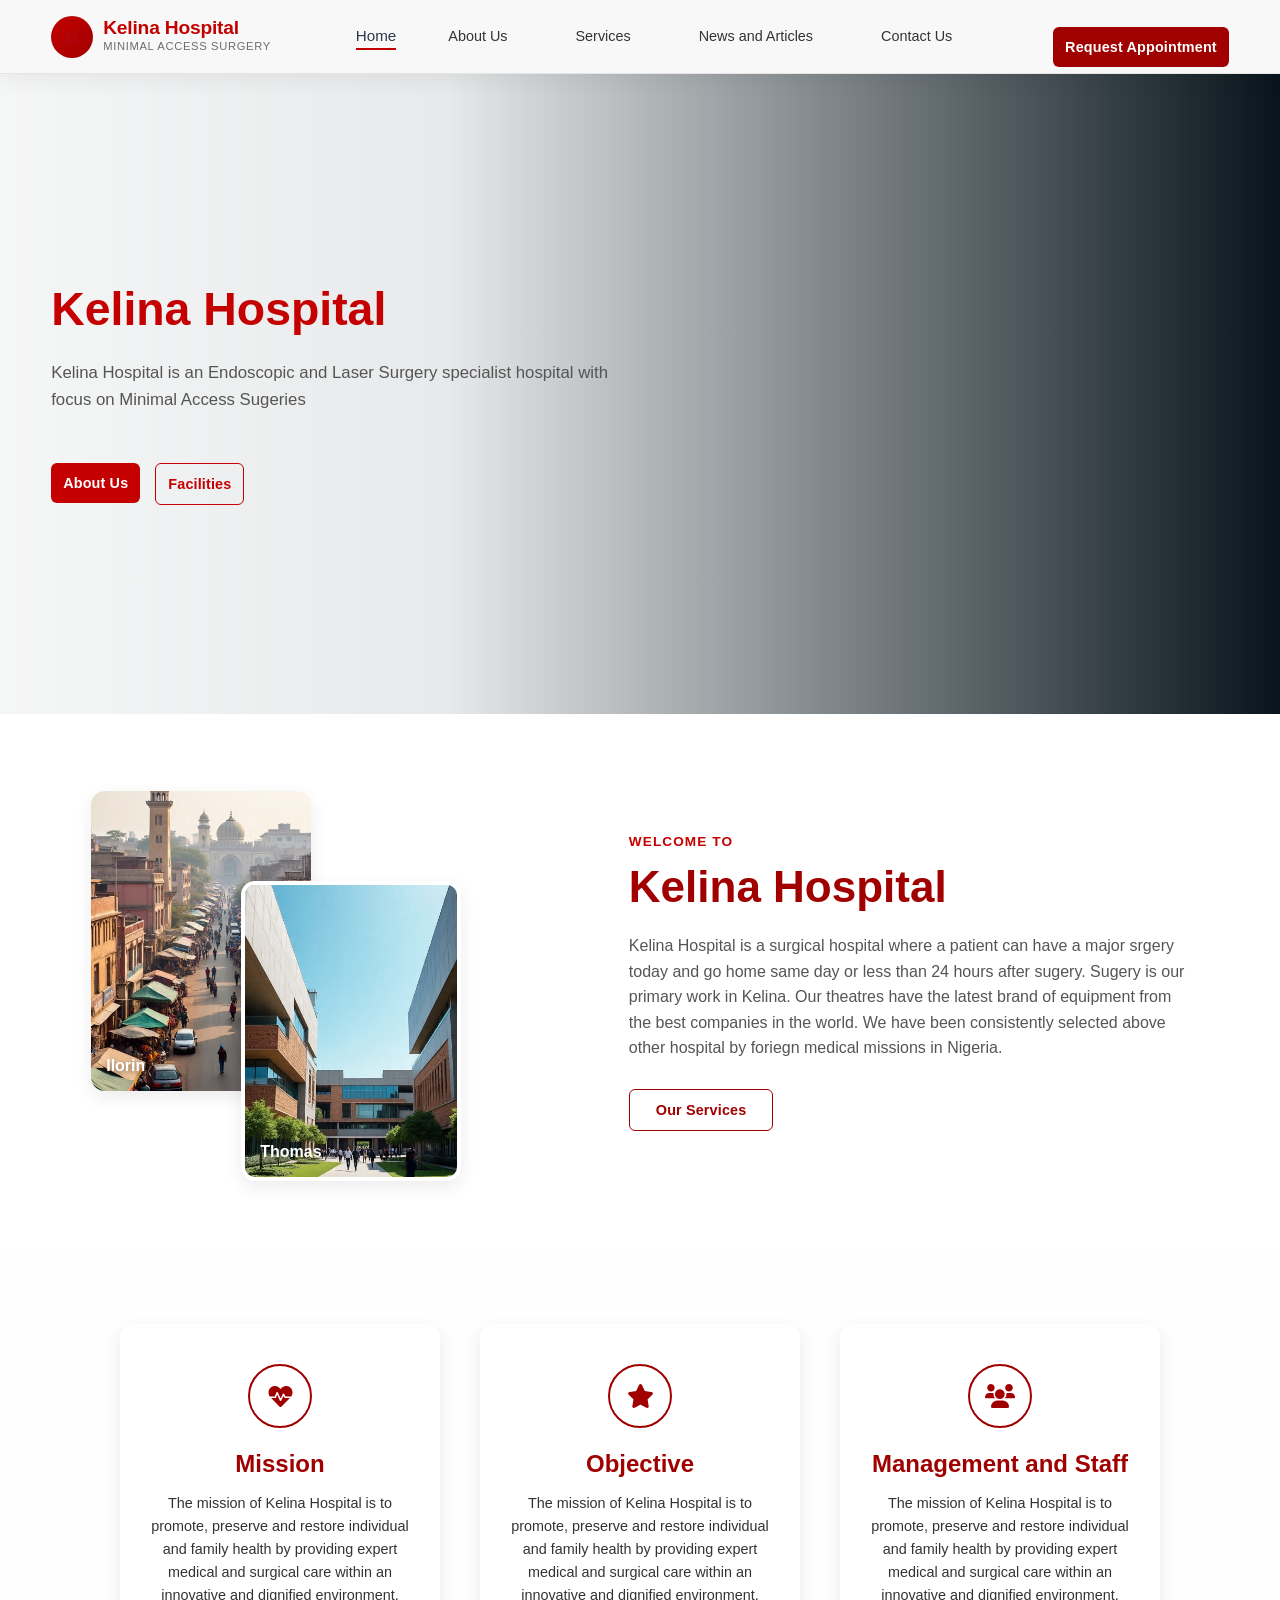
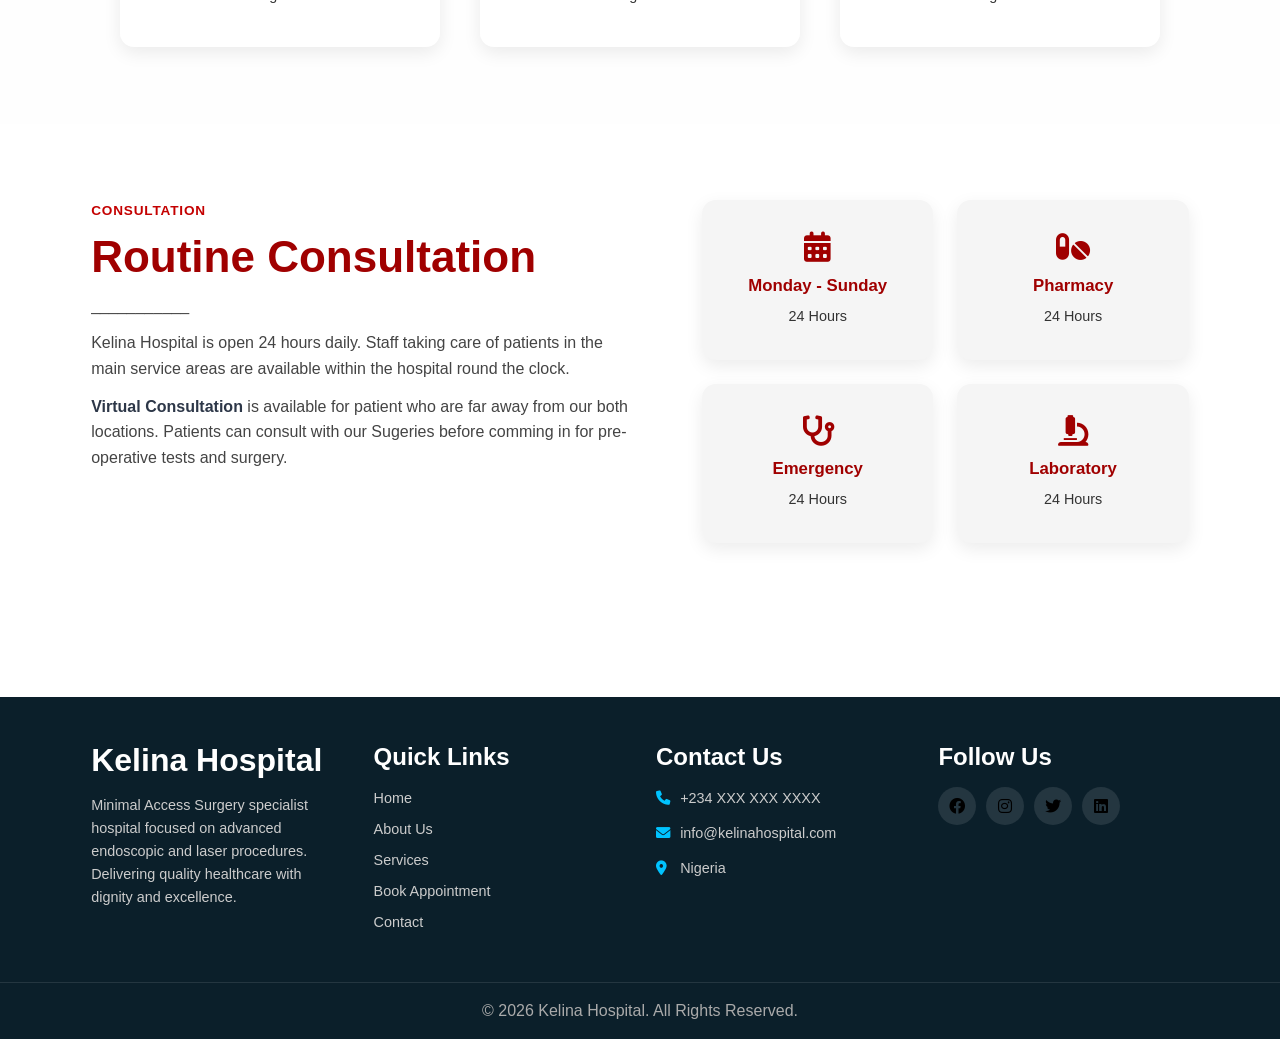
==== commit 9ad305e7: "Update index.html" ====
--- a/index.html
+++ b/index.html
@@ -7,12 +7,12 @@
   <link rel="stylesheet" href="style.css">
   <link rel="stylesheet" href="https://cdnjs.cloudflare.com/ajax/libs/font-awesome/6.0.0/css/all.min.css">
   <meta name="viewport" content="width=device-width, initial-scale=1.0">
-  
+
   <!-- Google Fonts - Professional Hospital Combo -->
   <link rel="preconnect" href="https://fonts.googleapis.com">
   <link rel="preconnect" href="https://fonts.gstatic.com" crossorigin>
   <link href="https://fonts.googleapis.com/css2?family=Inter:wght@300;400;500;600;700&family=Playfair+Display:wght@400;500;600;700&family=Poppins:wght@300;400;500;600;700&display=swap" rel="stylesheet">
-  
+
   <link href="https://unpkg.com/aos@2.3.4/dist/aos.css" rel="stylesheet">
 </head>
 
@@ -32,32 +32,36 @@
       </div>
     </div>
 
-<div class="over">
-  <nav class="nav">
-  <a href="index.html"><u>Home</u></a>
-   <ul class="nav-list">
-  <li class="nav-item sep">
-    <a href="aboutus.html" class="nav-link dropdown-toggle">About Us</a>
-    <ul class="dropdown-content">
-      <li><a href="service.html#lab">Surgery</a></li>
-      <li><a href="service.html#lab">Consultation</a></li>
-      <li><a href="service.html#lab">Laboratory</a></li>
-      <li><a href="service.html#lab">Diagnostics</a></li>
-    </ul>
-  </li>
-</ul>
-   <div class="sep"><a href="service.html">Services </a></div>
-   <div class="sep"><a href="news.html">News and Articles</a></div>
-
-   <div class="sep"><a href="contactus.html">Contact Us</a></div>
-</nav>
-</div>
+    <div class="over">
+      <nav class="nav">
+        <a href="index.html"><u>Home</u></a>
+        <ul class="nav-list">
+          <li class="nav-item sep">
+            <a href="aboutus.html" class="nav-link dropdown-toggle">About Us</a>
+            <ul class="dropdown-content">
+              <li><a href="service.html#lab">Surgery</a></li>
+              <li><a href="service.html#lab">Consultation</a></li>
+              <li><a href="service.html#lab">Laboratory</a></li>
+              <li><a href="service.html#lab">Diagnostics</a></li>
+            </ul>
+          </li>
+        </ul>
+        <div class="sep"><a href="service.html">Services </a></div>
+        <div class="sep"><a href="news.html">News and Articles</a></div>
+
+        <div class="sep"><a href="contactus.html">Contact Us</a></div>
+
+        <div class="nav-cta-mobile">
+          <a href="appointment.html"><button class="btn">Request Appointment</button></a>
+        </div>
+      </nav>
+    </div>
 
     <!-- Right Section -->
     <div class="right-section">
       <a href="appointment.html"><button class="btn">Request Appointment</button></a>
     </div>
-    <div class="menu-toggle"><i class="fas fa-bars"></i></div>
+    <button class="menu-toggle" aria-label="Toggle menu" aria-expanded="false"><i class="fas fa-bars"></i></button>
   </header>
 
   <!-- Picture text Section-->
@@ -96,7 +100,7 @@
         less than 24 hours after sugery. Sugery is our primary work in Kelina.
         Our theatres have the latest brand of equipment from the best companies in the world. We have been consistently selected above other hospital by foriegn medical missions in Nigeria.
       </p>
-     <a href="service.html"><button class="our">Our Services</button></a>
+      <a href="service.html"><button class="our">Our Services</button></a>
     </div>
   </section>
 
@@ -104,177 +108,224 @@
     <div class="overlay"></div>
     <div class="contain">
       <div class="sup">
-      <div class="cars" data-aos="fade-up" data-aos-delay="200">
-        <div class="icon"><i class="fas fa-heartbeat"></i></div>
-        <h3>Mission</h3>
+        <div class="cars" data-aos="fade-up" data-aos-delay="200">
+          <div class="icon"><i class="fas fa-heartbeat"></i></div>
+          <h3>Mission</h3>
+          <p>
+            The mission of Kelina Hospital is to promote, preserve and restore individual and family health by providing expert medical and surgical care within an innovative and dignified environment.
+          </p>
+        </div>
+      </div>
+      <div class="sup">
+        <div class="cars" data-aos="fade-up" data-aos-delay="400">
+          <div class="icon"><i class="fas fa-star"></i></div>
+          <h3>Objective</h3>
+          <p>
+            The mission of Kelina Hospital is to promote, preserve and restore individual and family health by providing expert medical and surgical care within an innovative and dignified environment.
+          </p>
+        </div>
+      </div>
+      <div class="sup">
+        <div class="cars" data-aos="fade-up" data-aos-delay="600">
+          <div class="icon"><i class="fas fa-users"></i></div>
+          <h3>Management and Staff</h3>
+          <p>
+            The mission of Kelina Hospital is to promote, preserve and restore individual and family health by providing expert medical and surgical care within an innovative and dignified environment.
+          </p>
+        </div>
+      </div>
+
+    </div>
+  </section>
+
+  <section class="fourimg">
+    <div class="textimg" data-aos="fade-right">
+
+      <h4>Consultation</h4>
+      <h1>Routine Consultation</h1>
+      <p>___________</p>
+      <p>Kelina Hospital is open 24 hours daily. Staff taking care of patients in the main service areas are available within the hospital round the clock.
+
+        <p><b>Virtual Consultation</b> is available for patient who are far away from our both locations. Patients can consult with our Sugeries before comming in for pre-operative tests and surgery.
+        </p>
+      </p>
+    </div>
+    <div class="imgimg">
+
+      <div class="dard" data-aos="zoom-in" data-aos-delay="100">
+        <i class="fa-solid fa-calendar-days icons"></i>
+        <h3>Monday - Sunday</h3>
+        <p>24 Hours</p>
+      </div>
+
+      <div class="dard" data-aos="zoom-in" data-aos-delay="300">
+        <i class="fa-solid fa-pills icons"></i>
+        <h3>Pharmacy</h3>
+        <p>24 Hours</p>
+      </div>
+
+      <div class="dard" data-aos="zoom-in" data-aos-delay="600">
+        <i class="fa-solid fa-stethoscope icons"></i>
+        <h3>Emergency</h3>
+        <p>24 Hours</p>
+      </div>
+
+      <div class="dard" data-aos="zoom-in" data-aos-delay="800">
+        <i class="fa-solid fa-microscope icons"></i>
+        <h3>Laboratory</h3>
+        <p>24 Hours</p>
+      </div>
+    </div>
+  </section>
+
+  <footer class="footer" data-aos="fade-up">
+
+    <div class="footer-container">
+
+      <!-- Logo / About -->
+      <div class="footer-box">
+        <h2>Kelina Hospital</h2>
         <p>
-          The mission of Kelina Hospital is to promote, preserve and restore individual and family health by providing expert medical and surgical care within an innovative and dignified environment.
+          Minimal Access Surgery specialist hospital focused on advanced endoscopic and laser procedures.
+          Delivering quality healthcare with dignity and excellence.
         </p>
       </div>
-      </div>
-      <div class="sup" >
-      <div class="cars" data-aos="fade-up" data-aos-delay="400" >
-        <div class="icon"><i class="fas fa-star"></i></div>
-        <h3>Objective</h3>
-        <p>
-          The mission of Kelina Hospital is to promote, preserve and restore individual and family health by providing expert medical and surgical care within an innovative and dignified environment.
-        </p>
-      </div>
-      </div>
-    <div class="sup">
-      <div class="cars" data-aos="fade-up" data-aos-delay="600" >
-        <div class="icon"><i class="fas fa-users"></i></div>
-        <h3>Management and Staff</h3>
-        <p>
-          The mission of Kelina Hospital is to promote, preserve and restore individual and family health by providing expert medical and surgical care within an innovative and dignified environment.
-        </p>
-      </div>
-      </div>
-
-    </div>
-  </section>
-
-  <section class="fourimg">
-   <div class="textimg" data-aos="fade-right">
-
-    <h4>Consultation</h4>
-    <h1>Routine Consultation</h1>
-    <p>___________</p>
-    <p>Kelina Hospital is open 24 hours daily. Staff taking care of patients in the main service areas are available within the hospital round the clock.
-
-    <p><b>Virtual Consultation</b> is available for patient who are far away from our both locations. Patients can consult with our Sugeries before comming in for pre-operative tests and surgery.
-    </p>
-    </p>
-   </div>
-   <div class="imgimg">
-
-    <div class="dard" data-aos="zoom-in" data-aos-delay="100">
-      <i class="fa-solid fa-calendar-days icons"></i>
-      <h3>Monday - Sunday</h3>
-      <p>24 Hours</p>
-    </div>
-
-    <div class="dard" data-aos="zoom-in" data-aos-delay="300">
-      <i class="fa-solid fa-pills icons"></i>
-      <h3>Pharmacy</h3>
-      <p>24 Hours</p>
-    </div>
-
-    <div class="dard" data-aos="zoom-in" data-aos-delay="600">
-      <i class="fa-solid fa-stethoscope icons"></i>
-      <h3>Emergency</h3>
-      <p>24 Hours</p>
-    </div>
-
-    <div class="dard" data-aos="zoom-in" data-aos-delay="800">
-      <i class="fa-solid fa-microscope icons"></i>
-      <h3>Laboratory</h3>
-      <p>24 Hours</p>
-    </div>
-   </div>
-  </section>
-
-  <footer class="footer" data-aos="fade-up">
-
-  <div class="footer-container">
-
-    <!-- Logo / About -->
-    <div class="footer-box">
-      <h2>Kelina Hospital</h2>
-      <p>
-        Minimal Access Surgery specialist hospital focused on advanced endoscopic and laser procedures.
-        Delivering quality healthcare with dignity and excellence.
-      </p>
-    </div>
-
-    <!-- Quick Links -->
-    <div class="footer-box">
-      <h3>Quick Links</h3>
-      <a href="index.html">Home</a>
-      <a href="aboutus.html">About Us</a>
-      <a href="service.html">Services</a>
-      <a href="appointment.html">Book Appointment</a>
-      <a href="contactus.html">Contact</a>
-    </div>
-
-    <!-- Contact -->
-    <div class="footer-box">
-      <h3>Contact Us</h3>
-      <p><i class="fa-solid fa-phone"></i> +234 XXX XXX XXXX</p>
-      <p><i class="fa-solid fa-envelope"></i> info@kelinahospital.com</p>
-      <p><i class="fa-solid fa-location-dot"></i> Nigeria</p>
-    </div>
-
-    <!-- Social -->
-    <div class="footer-box">
-      <h3>Follow Us</h3>
-      <div class="socials">
-        <a href="https://www.facebook.com"><i class="fa-brands fa-facebook"></i></a>
-        <a href="https://www.instagram.com"><i class="fa-brands fa-instagram"></i></a>
-        <a href="https://www.twitter.com"><i class="fa-brands fa-twitter"></i></a>
-        <a href="https://www.linkedin.com"><i class="fa-brands fa-linkedin"></i></a>
-      </div>
-    </div>
-
-  </div>
-
-  <div class="footer-bottom">
-    <p>© 2026 Kelina Hospital. All Rights Reserved.</p>
-  </div>
-
-</footer>
-
-<button id="scrollTopBtn">
-  <i class="fa-solid fa-arrow-up"></i>
-</button>
-
-<script>
-  const btn = document.getElementById("scrollTopBtn");
-
-  window.addEventListener("scroll", () => {
-    if (window.scrollY > 200) {
-      btn.style.display = "flex";
-    } else {
-      btn.style.display = "none";
-    }
+
+      <!-- Quick Links -->
+      <div class="footer-box">
+        <h3>Quick Links</h3>
+        <a href="index.html">Home</a>
+        <a href="aboutus.html">About Us</a>
+        <a href="service.html">Services</a>
+        <a href="appointment.html">Book Appointment</a>
+        <a href="contactus.html">Contact</a>
+      </div>
+
+      <!-- Contact -->
+      <div class="footer-box">
+        <h3>Contact Us</h3>
+        <p><i class="fa-solid fa-phone"></i> +234 XXX XXX XXXX</p>
+        <p><i class="fa-solid fa-envelope"></i> info@kelinahospital.com</p>
+        <p><i class="fa-solid fa-location-dot"></i> Nigeria</p>
+      </div>
+
+      <!-- Social -->
+      <div class="footer-box">
+        <h3>Follow Us</h3>
+        <div class="socials">
+          <a href="https://www.facebook.com"><i class="fa-brands fa-facebook"></i></a>
+          <a href="https://www.instagram.com"><i class="fa-brands fa-instagram"></i></a>
+          <a href="https://www.twitter.com"><i class="fa-brands fa-twitter"></i></a>
+          <a href="https://www.linkedin.com"><i class="fa-brands fa-linkedin"></i></a>
+        </div>
+      </div>
+
+    </div>
+
+    <div class="footer-bottom">
+      <p>© 2026 Kelina Hospital. All Rights Reserved.</p>
+    </div>
+
+  </footer>
+
+  <button id="scrollTopBtn">
+    <i class="fa-solid fa-arrow-up"></i>
+  </button>
+
+  <script>
+    const btn = document.getElementById("scrollTopBtn");
+
+    window.addEventListener("scroll", () => {
+      if (window.scrollY > 200) {
+        btn.style.display = "flex";
+      } else {
+        btn.style.display = "none";
+      }
+    });
+
+    btn.addEventListener("click", () => {
+      window.scrollTo({
+        top: 0,
+        behavior: "smooth"
+      });
+    });
+  </script>
+
+  <script src="https://unpkg.com/aos@2.3.4/dist/aos.js"></script>
+  <script>
+    AOS.init({
+      duration: 1000,
+      once: true
+    });
+  </script>
+
+  <script>
+    const toggle = document.querySelector(".menu-toggle");
+    const nav = document.querySelector(".nav");
+    const navIcon = toggle.querySelector("i");
+
+    toggle.addEventListener("click", () => {
+      const isOpen = nav.classList.toggle("active");
+      toggle.setAttribute("aria-expanded", isOpen);
+      navIcon.classList.toggle("fa-bars", !isOpen);
+      navIcon.classList.toggle("fa-xmark", isOpen);
+      document.body.classList.toggle("nav-open", isOpen);
+    });
+
+    // Tap-to-open dropdown on touch/mobile (hover doesn't work on touch screens)
+    document.querySelectorAll(".dropdown-toggle").forEach((toggleLink) => {
+      toggleLink.addEventListener("click", (e) => {
+        <script>
+  const toggle = document.querySelector(".menu-toggle");
+  const nav = document.querySelector(".nav");
+  const navIcon = toggle.querySelector("i");
+
+  toggle.addEventListener("click", () => {
+    const isOpen = nav.classList.toggle("active");
+
+    toggle.setAttribute("aria-expanded", isOpen);
+
+    navIcon.classList.toggle("fa-bars", !isOpen);
+    navIcon.classList.toggle("fa-xmark", isOpen);
+
+    document.body.classList.toggle("nav-open", isOpen);
   });
 
-  btn.addEventListener("click", () => {
-    window.scrollTo({
-      top: 0,
-      behavior: "smooth"
+  document.querySelectorAll(".dropdown-toggle").forEach((toggleLink) => {
+    toggleLink.addEventListener("click", (e) => {
+      if (window.innerWidth <= 860) {
+        e.preventDefault();
+
+        const navItem = toggleLink.closest(".nav-item");
+        navItem.classList.toggle("open");
+      }
+    });
+  });
+
+  document.querySelectorAll(".nav a:not(.dropdown-toggle)").forEach((link) => {
+    link.addEventListener("click", () => {
+      nav.classList.remove("active");
+      toggle.setAttribute("aria-expanded", "false");
+
+      navIcon.classList.add("fa-bars");
+      navIcon.classList.remove("fa-xmark");
+
+      document.body.classList.remove("nav-open");
     });
   });
 </script>
-
-  <script src="https://unpkg.com/aos@2.3.4/dist/aos.js"></script>
-<script>
-  AOS.init({
-    duration: 1000,
-    once: true
-  });
-</script>
-
-<script>
-const toggle = document.querySelector(".menu-toggle");
-const nav = document.querySelector(".nav");
-
-toggle.addEventListener("click", () => {
-  nav.classList.toggle("active");
-});
-</script>
-<script>
-  const header = document.querySelector(".header");
-
-  window.addEventListener("scroll", () => {
-    if (window.scrollY > 50) {
-      header.classList.add("scrolled");
-    } else {
-      header.classList.remove("scrolled");
-    }
-  });
-</script>
+  <script>
+    const header = document.querySelector(".header");
+
+    window.addEventListener("scroll", () => {
+      if (window.scrollY > 50) {
+        header.classList.add("scrolled");
+      } else {
+        header.classList.remove("scrolled");
+      }
+    });
+  </script>
 
 </body>
 
-</html>+</html>
--- a/style.css
+++ b/style.css
@@ -1,588 +1,973 @@
-
+/* ============================================================
+   Kelina Hospital — index.html stylesheet
+   Rebuilt from the site's real styles: consolidated the repeated
+   resets/typography rules, fixed broken values (.container's
+   550px gap, the undefined zoomBG animation, the perspective:800px
+   that was leaking onto <body>), and removed infinite decorative
+   motion (spinning logo, bouncing button, global image hover-zoom).
+   Brand colors and the hero photo-slideshow are kept. Background
+   photos are hotlinked from Unsplash (free license) since the
+   original kimg/ assets weren't provided.
+   Scope: only the rules index.html actually uses. Rules for other
+   pages/experiments in the original file (kel_red_*, klnx-*, lux-*,
+   cf-*, about-*, doctor-vault, scarlet-crest) are not included here.
+   ============================================================ */
+
+:root {
+  --red-deep: #7a0000;
+  --red-dark: #a00000;
+  --red: #c40000;
+  --navy: #0b1f2a;
+  --sky: #00c3ff;
+  --ink: #2d3748;
+  --slate: #555555;
+  --paper: #ffffff;
+  --mist: #f5f5f5;
+  --border: #e4e4e4;
+
+  --container-w: 1200px;
+  --gutter: clamp(1.25rem, 4vw, 3.5rem);
+  --section-y: clamp(3rem, 6vw, 5.5rem);
+
+  --radius-sm: 6px;
+  --radius-md: 14px;
+  --shadow-card: 0 6px 18px rgba(0, 0, 0, 0.08);
+  --shadow-raised: 0 16px 34px rgba(0, 0, 0, 0.14);
+
+  --transition: 220ms ease;
+}
+
+/* ---------- Reset & base ---------- */
 * {
   margin: 0;
   padding: 0;
   box-sizing: border-box;
 }
 
+html {
+  scroll-behavior: smooth;
+}
+
 body {
-  font-family: 'Poppins', -apple-system, BlinkMacSystemFont, 'Segoe UI', sans-serif;
+  font-family: "Poppins", -apple-system, BlinkMacSystemFont, "Segoe UI", sans-serif;
   font-weight: 400;
   line-height: 1.6;
-  color: #2d3748;
-  font-size: 15px; /* Smaller base */
-}
-
-/* ===== COMPACT TYPOGRAPHY SCALE ===== */
-h1 { 
-  font-size: clamp(2rem, 4vw, 2.75rem); /* Reduced */
-  font-weight: 700; 
-  line-height: 1.1;
-}
-
-h2 { 
-  font-size: clamp(1.5rem, 3vw, 2rem); /* Reduced */
-  font-weight: 600; 
-  line-height: 1.2;
-}
-
-h3 { 
-  font-size: clamp(1.25rem, 2.5vw, 1.5rem); /* Reduced */
-  font-weight: 600; 
-  line-height: 1.3;
-}
-
-h4 { 
-  font-size: 1.1rem; /* Reduced */
-  font-weight: 600; 
-}
-
-p, .desc {
-  font-size: 1rem; /* Smaller */
-  font-weight: 400;
-  line-height: 1.7;
-  margin-bottom: 0.75rem;
-}
-
-/* ===== NAVIGATION - Compact ===== */
-.nav-link {
-  font-weight: 500;
-  font-size: 0.9rem; /* Smaller */
-  letter-spacing: 0.02em;
-}
-
-/* ===== LOGO - Refined ===== */
-.logo-text {
-  font-weight: 700;
-  font-size: 1.4rem; /* Smaller */
-  letter-spacing: -0.02em;
-}
-
-.logo-subtext {
-  font-weight: 400;
-  font-size: 0.7rem; /* Smaller */
-  letter-spacing: 0.08em;
-  text-transform: uppercase;
-  opacity: 0.8;
-}
-
-/* ===== BUTTONS - Compact ===== */
-.btn, .our {
-  font-weight: 600;
-  font-size: 0.9rem; /* Smaller */
-  letter-spacing: 0.02em;
-}
-
-/* ===== HERO SECTION ===== */
-.text-pic h1 {
-  font-size: clamp(2.25rem, 6vw, 3rem); /* Adjusted for hero */
-}
-
-/* ===== SPECIAL ELEMENTS ===== */
-.small {
-  font-weight: 500;
-  font-size: 0.85rem; /* Smaller */
-  letter-spacing: 0.08em;
-  text-transform: uppercase;
-  opacity: 0.9;
-}
-
-/* ===== CARDS - Compact ===== */
-.cars h3, .dard h3 {
-  font-size: 1.1rem; /* Smaller */
-  font-weight: 600;
-  letter-spacing: -0.01em;
-}
-
-.cars p, .dard p {
-  font-size: 0.9rem; /* Smaller */
-  font-weight: 400;
-  opacity: 0.9;
-}
-
-/* ===== RESPONSIVE - Even smaller on mobile ===== */
-@media (max-width: 768px) {
-  body { font-size: 14.5px; }
-  h1 { font-size: 2rem; }
-  h2 { font-size: 1.75rem; }
-  h3 { font-size: 1.25rem; }
-  .logo-text { font-size: 1.25rem; }
-  .nav-link { font-size: 0.85rem; }
-}
-
-@media (max-width: 480px) {
-  body { font-size: 14px; }
-}
-
-/* ===== SMOOTH RENDERING ===== */
-html {
+  color: var(--ink);
+  background: var(--paper);
+  font-size: 15px;
+  overflow-x: hidden;
   -webkit-font-smoothing: antialiased;
   -moz-osx-font-smoothing: grayscale;
 }
-body {
-    margin: 0;
-    font-family: Arial, sans-serif;
-    perspective: 800px;
-  }
-  .request{
-    background:
-    linear-gradient(to right, white, 90%, transparent),
-    url("kimg/background2.jpg");
-  }
-  * {
-  margin: 0;
-  padding: 0;
-  box-sizing: border-box;
-  font-family: Arial, sans-serif;
-  }
-  .header {
-    display: flex;
-    align-items: center;
-    justify-content: space-between;
-     box-shadow: 0 6px 20px rgba(0,0,0,0.15);
-      position: sticky;
-    z-index: 1000;
-    height: 70px;
-    padding: 16px 100px;
-    background-color: #f8f8f8;
-    border-bottom: 1px solid #ddd;
-  }
-  .logic:hover{
-   opacity: 50%;
-  }
-
-  .logo {
-    display: flex;
-    align-items: center;
-  }
-
-  .logo img {
-    height: 40px;
-    margin-right: 10px;
-  }
-  .logic{
-    display: flex;
-    cursor: pointer;
-  }
-.section{
-  position: relative;
-  background: url("kimg/Providence\ Regional\ Medical\ Center\ Everett….jpg") center/cover no-repeat;
-  top: 100px;
-  padding: 140px 20px;
-}
-.overlay {
-  position: absolute;
-  inset: 0;
-  background: rgba(255,255,255,0.8);
-  z-index: 1;
-}
-
-.contain {
-  position: relative;
-  z-index: 2;
-  display: flex;
-  justify-content: center;
-  gap: 40px;
-  flex-wrap: wrap;
-}
-
-.sup {
-  background: #fff;
-  width: 300px;
-  padding: 40px 25px;
-  border-radius: 20px;
-  text-align: center;
-  box-shadow: 0 10px 25px rgba(0,0,0,0.575);
-  transition: transform 0.3s ease;
-}
-
-.sup:hover {
-  transform: translateY(-10px);
-  box-shadow: none;
-}
-.icon{
-  width: 70px;
-  height: 70px;
-  border: 2px solid #a00000;
+
+body.nav-open {
+  overflow: hidden;
+}
+
+img {
+  max-width: 100%;
+  height: auto;
+  display: block;
+}
+
+a {
+  text-decoration: none;
+  color: inherit;
+}
+
+ul {
+  list-style: none;
+}
+
+:focus-visible {
+  outline: 2px solid var(--red);
+  outline-offset: 2px;
+}
+
+/* ---------- Compact typography scale ---------- */
+h1 {
+  font-size: clamp(2rem, 4vw, 2.75rem);
+  font-weight: 700;
+  line-height: 1.15;
+}
+
+h2 {
+  font-size: clamp(1.5rem, 3vw, 2rem);
+  font-weight: 600;
+  line-height: 1.2;
+}
+
+h3 {
+  font-size: clamp(1.25rem, 2.5vw, 1.5rem);
+  font-weight: 600;
+  line-height: 1.3;
+}
+
+h4 {
+  font-size: 1.1rem;
+  font-weight: 600;
+}
+
+p {
+  font-size: 1rem;
+  margin-bottom: 0.75rem;
+}
+
+p:last-child {
+  margin-bottom: 0;
+}
+
+/* ---------- Shared layout ---------- */
+.container,
+.contain,
+.footer-container {
+  max-width: var(--container-w);
+  margin: 0 auto;
+  padding-left: var(--gutter);
+  padding-right: var(--gutter);
+}
+
+/* ============================================================
+   Header
+   ============================================================ */
+.header {
+  display: flex;
+  align-items: center;
+  justify-content: space-between;
+  gap: 1.5rem;
+  height: 74px;
+  padding: 0 var(--gutter);
+  background-color: #f8f8f8;
+  border-bottom: 1px solid var(--border);
+  box-shadow: 0 6px 20px rgba(0, 0, 0, 0.06);
+  position: sticky;
+  top: 0;
+  z-index: 1000;
+  transition: box-shadow var(--transition);
+}
+
+.logic {
+  display: flex;
+  align-items: center;
+  gap: 10px;
+  cursor: pointer;
+}
+
+.logic:hover {
+  opacity: 0.75;
+}
+
+.logo-spin {
+  width: 42px;
+  height: 42px;
+  flex-shrink: 0;
   border-radius: 50%;
+  background: linear-gradient(135deg, var(--red), var(--red-dark));
   display: flex;
   align-items: center;
   justify-content: center;
-  margin: 0 auto 20px;
-}
-.icon i{
-  color: #a00000;
-  font-size: 28px;
-}
-.cars h3{
-  color: #a00000;
-  margin-bottom: 15px;
-}
-.cars p{
-  font-size: 14px;
-  color: #333;
-  line-height: 1.6;
-}
-  .logo-spin{
-    width: 50px;
-    animation: flip 3s linear infinite;
-    overflow: hidden;
-    top: 50%;
-    left: 50%;
-    transform-origin: center;
-    transform-style: preserve-3d;
-  }
-
-  .logo-text {
-    font-size: 18px;
-    font-weight: bold;
-    color: #c40000;
-  }
-
-  .logo-subtext {
-    font-size: 10px;
-    color: #555;
-  }
-
-  .nav {
-    display: flex;
-    align-items: center;
-    z-index: 2;
-    justify-content: space-between;
-    gap: 55px;
-    margin: 5px;
-  }
-
-  .nav a {
-    text-decoration: none;
-    color: #333;
-    font-size: 15px;
-  }
-
-  .nav a:hover {
-    color: #c40000;
-  }
-
-  .right-section {
-    display: flex;
-    align-items: center;
-    margin-bottom: 17px;
-    gap: 15px;
-  }
-  .right-section a{
-    text-decoration: none;
-  }
-.fa-search{
-  margin-top: 20px;
-  right: 10px;
-}
-  .btn {
-    background-color: #c40000;
-    color: #fff;
-    padding: 10px 18px;
-    border: none;
-    border-radius: 4px;
-    cursor: pointer;
-    font-weight: bold;
-  }
-
-  .btn:hover {
-    background-color: #a00000;
-  }
-
-  .search {
-    font-size: 18px;
-    cursor: pointer;
-  }
-body {
-  background: #f5f5f5;
-}
-.button a{
+  color: #fff;
+  font-weight: 700;
+  font-size: 1.1rem;
+  overflow: hidden;
+}
+
+.logo-spin img {
+  width: 100%;
+  height: 100%;
+  object-fit: contain;
+}
+
+.logo-text {
+  font-size: 1.2rem;
+  font-weight: 700;
+  letter-spacing: -0.01em;
+  color: var(--red);
+  line-height: 1.1;
+}
+
+.logo-subtext {
+  font-size: 0.7rem;
+  letter-spacing: 0.06em;
+  text-transform: uppercase;
+  color: #555;
+  opacity: 0.85;
+}
+
+.over {
+  flex: 1;
+  display: flex;
+  justify-content: center;
+}
+
+.nav {
+  display: flex;
+  align-items: center;
+  gap: 2.25rem;
+}
+
+.nav > a {
+  font-size: 0.95rem;
+  font-weight: 500;
+  color: var(--ink);
+}
+
+.nav > a u {
   text-decoration: none;
-}
-
-.pic{
-  height: 100vh;
+  border-bottom: 2px solid var(--red);
+  padding-bottom: 4px;
+}
+
+.nav-list {
   position: relative;
+}
+
+.nav-item {
+  position: relative;
+}
+
+.sep a {
+  position: relative;
+  display: block;
+  padding: 0.6rem 0;
+  font-size: 0.9rem;
+  font-weight: 500;
+  color: var(--ink);
+}
+
+.sep a::after {
+  content: "";
+  position: absolute;
+  left: 0;
+  bottom: -2px;
+  width: 0;
+  height: 2px;
+  background: var(--red);
+  transition: width var(--transition);
+}
+
+.sep a:hover::after,
+.sep a.active::after {
+  width: 100%;
+}
+
+.dropdown-toggle:hover {
+  color: var(--red);
+}
+
+.dropdown-content {
+  position: absolute;
+  top: calc(100% + 10px);
+  left: 0;
+  min-width: 200px;
+  background: var(--paper);
+  border: 1px solid var(--border);
+  border-radius: var(--radius-sm);
+  box-shadow: var(--shadow-raised);
+  padding: 0.5rem 0;
+  opacity: 0;
+  visibility: hidden;
+  transform: translateY(-8px);
+  transition: opacity var(--transition), transform var(--transition), visibility var(--transition);
+  z-index: 1000;
+}
+
+.nav-item:hover .dropdown-content,
+.nav-item.open .dropdown-content {
+  opacity: 1;
+  visibility: visible;
+  transform: translateY(0);
+}
+
+.dropdown-content li a {
+  display: block;
+  padding: 0.65rem 1.25rem;
+  font-size: 0.9rem;
+  color: #495057;
+}
+
+.dropdown-content li a:hover {
+  background: #fff5f5;
+  color: var(--red-dark);
+}
+
+.nav-cta-mobile {
+  display: none;
+}
+
+.right-section {
+  display: flex;
+  align-items: center;
+}
+
+.menu-toggle {
+  display: none;
+  background: transparent;
+  border: none;
+  color: var(--red-dark);
+  font-size: 22px;
+  padding: 8px;
+  border-radius: 8px;
+  cursor: pointer;
+  line-height: 1;
+}
+
+.menu-toggle:hover,
+.menu-toggle:focus {
+  background: rgba(160, 0, 0, 0.08);
+}
+
+/* ---------- Buttons ---------- */
+button {
+  font-family: inherit;
+  border: none;
+  border-radius: var(--radius-sm);
+  font-size: 0.9rem;
+  font-weight: 600;
+  letter-spacing: 0.01em;
+  color: #fff;
+  cursor: pointer;
+  padding: 12px 26px;
+  background-color: var(--red-dark);
+  transition: background var(--transition), transform var(--transition), box-shadow var(--transition);
+}
+
+button:hover {
+  background-color: var(--red);
+  transform: translateY(-2px);
+  box-shadow: 0 8px 18px rgba(164, 0, 0, 0.25);
+}
+
+.primary {
+  background-color: var(--red);
+}
+
+.primary:hover {
+  background-color: var(--red-dark);
+}
+
+.outline {
+  background-color: transparent;
+  color: var(--red);
+  border: 1.5px solid var(--red);
+  box-shadow: none;
+}
+
+.outline:hover {
+  background-color: var(--red);
+  color: #fff;
+}
+
+.our {
+  display: inline-block;
+  background-color: transparent;
+  color: var(--red-dark);
+  border: 1.5px solid var(--red-dark);
+}
+
+.our:hover {
+  background-color: var(--red-dark);
+  color: #fff;
+}
+
+.button {
+  display: flex;
+  gap: 15px;
+  flex-wrap: wrap;
+}
+
+/* ============================================================
+   Hero
+   ============================================================ */
+.pic {
+  position: relative;
+  min-height: min(78vh, 640px);
+  display: flex;
+  align-items: center;
   overflow: hidden;
-  background-size: cover;
-  background-position: cover;
-  display: flex;
-  align-items: center;
-  animation: zoomBG 30s ease-in-out infinite;
-}
-.pic span{
+  background: var(--navy);
+}
+
+.pic span {
   position: absolute;
   inset: 0;
   background-size: cover;
   background-position: center;
-  z-index: 1;
   opacity: 0;
   animation: slideBG 24s infinite;
-} 
-
-.pic::before{
+}
+
+.pic span:nth-child(1) {
+  background-image: url("https://images.unsplash.com/photo-1758206523711-f20bb01033a5?auto=format&fit=crop&w=1800&q=70");
+  animation-delay: 0s;
+}
+
+.pic span:nth-child(2) {
+  background-image: url("https://images.unsplash.com/photo-1640876777012-bdb00a6323e2?auto=format&fit=crop&w=1800&q=70");
+  animation-delay: 8s;
+}
+
+.pic span:nth-child(3) {
+  background-image: url("https://images.unsplash.com/photo-1755995083683-50d08cd83d09?auto=format&fit=crop&w=1800&q=70");
+  animation-delay: 16s;
+}
+
+.pic::before {
   content: "";
   position: absolute;
-  z-index: 0;
-  width: 100%;
-  height: 100%;
-  top: 0;
-  bottom: 0;
-  background: linear-gradient(to right, white, 50%, transparent);
-  z-index: 2;
-}
-.nav.active{
-  z-index: 10000;
-}
-
-.pic h1{
-  font-size: 40px;
-  color: #c40000;
-  margin-bottom: 10px;
-}
-.pic p{
-  margin-bottom: 30px;
-}
-
-.pic span:nth-child(1) {
-  background-image: url("kimg/background1.jpg");
-  animation-delay:0s ;
+  inset: 0;
   z-index: 1;
-}
-
-.pic span:nth-child(2) {
-  background-image: url("kimg/background2.jpg");
-  animation-delay: 8s;
-  z-index: 1;
-}
-.pic span:nth-child(3) {
-  background-image: url("kimg/background3.jpg");
-  animation-delay: 16s;
-  z-index: 1;
-}
-.text-pic{
-  width: 55%;
-  margin-left: 50px;
-  padding: 150px;
-  text-align: left;
-  color: black;
+  background: linear-gradient(to right, rgba(255, 255, 255, 0.96) 0%, rgba(255, 255, 255, 0.9) 35%, rgba(0, 0, 0, 0.35) 100%);
+}
+
+.text-pic {
   position: relative;
   z-index: 2;
-}
-.button{
-  display: flex;
-  gap: 15px;
-}
-.btn{
-  padding: 12px 24px;
-  font-size: 14px;
-  display: flex;
-  border-radius: 6px;
-  cursor: pointer;
-  transition: 0.3s ease;
-}
-
-.container{
+  width: min(560px, 90%);
+  margin-left: var(--gutter);
+}
+
+.text-pic h1 {
+  font-size: clamp(2.1rem, 5vw, 2.9rem);
+  color: var(--red);
+  margin-bottom: 0.5em;
+}
+
+.text-pic p {
+  color: var(--slate);
+  font-size: 1.05rem;
+  margin-bottom: 1.75em;
+}
+
+/* ============================================================
+   Welcome / image + text section
+   ============================================================ */
+.container {
   display: flex;
   align-items: center;
   justify-content: space-between;
-  gap: 550px;
-  padding: 80px;
-}
-
-.image-section{
+  gap: clamp(2rem, 6vw, 4.5rem);
+  padding-block: var(--section-y);
+}
+
+.image-section {
   position: relative;
-  bottom: 140px;
-  cursor: pointer;
-}
-
-
-.card{
+  width: min(460px, 100%);
+  height: 380px;
+  flex-shrink: 0;
+}
+
+.card {
+  position: absolute;
   width: 220px;
-  height: 320px;
-  border-radius: 25px;
+  height: 300px;
+  border-radius: var(--radius-md);
   overflow: hidden;
-  position: absolute;
-  box-shadow: 0 10px 25px rgba(0, 0, 0, 0.15);
-}
-.menu-toggle{
-  display: none;
-}
-.card img{
+  box-shadow: var(--shadow-card);
+}
+
+.card img {
   width: 100%;
   height: 100%;
   object-fit: cover;
-}
-.card span{
+  transition: transform 400ms ease;
+}
+
+.card:hover img {
+  transform: scale(1.06);
+}
+
+.card span {
   position: absolute;
-  bottom: 10px;
+  bottom: 12px;
   left: 15px;
-  color: white;
-  font-size: 18px;
-  font-weight: bold;
-}
-.card1{
+  color: #fff;
+  font-size: 1rem;
+  font-weight: 600;
+  text-shadow: 0 2px 6px rgba(0, 0, 0, 0.5);
+}
+
+.card1 {
   left: 0;
   top: 0;
   z-index: 1;
 }
-.card2{
-  left: 230px;
-  top: 70px;
+
+.card2 {
+  left: 150px;
+  top: 90px;
   z-index: 2;
-}
-.text-section{
-  min-width: 350px;
-  top: 80px;
-}
-.text-section h1{
-  color: #a00000;
-  font-size: 36px;
-}
-
-.small{
-  color: black;
-  font-size: 12px;
+  border: 4px solid var(--paper);
+}
+
+.text-section {
+  min-width: 0;
+  flex: 1;
+  max-width: 560px;
+}
+
+.text-section h1 {
+  color: var(--red-dark);
+}
+
+.text-section .small {
+  display: block;
+  color: var(--red);
+  font-size: 0.85rem;
   font-weight: 650;
-  margin: 10px 0;
-}
-
-.desc{
+  letter-spacing: 0.08em;
+  text-transform: uppercase;
+  margin-bottom: 10px;
+}
+
+.text-section .desc {
+  color: var(--slate);
+  margin-top: 20px;
+  margin-bottom: 1.75rem;
+}
+
+/* ============================================================
+   Mission / Objective / Staff
+   ============================================================ */
+.section {
+  position: relative;
+  background: url("https://images.unsplash.com/photo-1755995083683-50d08cd83d09?auto=format&fit=crop&w=1800&q=60") center/cover no-repeat, var(--mist);
+  padding: var(--section-y) var(--gutter);
+}
+
+.overlay {
+  position: absolute;
+  inset: 0;
+  background: rgba(255, 255, 255, 0.9);
+}
+
+.contain {
+  position: relative;
+  display: flex;
+  justify-content: center;
+  gap: clamp(1.5rem, 4vw, 2.5rem);
+  flex-wrap: wrap;
+}
+
+.sup {
+  width: 320px;
+  max-width: 100%;
+}
+
+.cars {
+  background: #fff;
+  width: 100%;
+  height: 100%;
+  padding: 2.5rem 1.75rem;
+  border-radius: var(--radius-md);
+  text-align: center;
+  box-shadow: var(--shadow-card);
+  transition: transform var(--transition), box-shadow var(--transition);
+}
+
+.cars:hover {
+  transform: translateY(-8px);
+  box-shadow: var(--shadow-raised);
+}
+
+.cars .icon {
+  width: 64px;
+  height: 64px;
+  border: 2px solid var(--red-dark);
+  border-radius: 50%;
+  display: flex;
+  align-items: center;
+  justify-content: center;
+  margin: 0 auto 1.25rem;
+}
+
+.cars .icon i {
+  color: var(--red-dark);
+  font-size: 1.5rem;
+}
+
+.cars h3 {
+  color: var(--red-dark);
+  margin-bottom: 12px;
+}
+
+.cars p {
+  font-size: 0.9rem;
   color: #333;
-  line-height: 1.6;
-  margin-top: 20px;
-  font-size: 15px;
-}
-.fourimg{
-  margin-top: 200px;
-  display: flex;
-  padding: 80px;
-  gap: 40px;
-
-}
-.textimg{
-  width: 50%;
-
-}
-.textimg h1{
-  color: #a00000;
+  margin-bottom: 0;
+}
+
+/* ============================================================
+   Consultation / hours
+   ============================================================ */
+.fourimg {
+  display: flex;
+  flex-wrap: wrap;
+  gap: clamp(2rem, 6vw, 4rem);
+  max-width: var(--container-w);
+  margin: 0 auto;
+  padding: var(--section-y) var(--gutter);
+}
+
+.textimg {
+  flex: 1 1 380px;
+}
+
+.textimg h4 {
+  color: var(--red);
+  font-size: 0.85rem;
+  letter-spacing: 0.06em;
+  text-transform: uppercase;
   margin-bottom: 10px;
-  font-size: 40px;
-}
-.textimg p{
+}
+
+.textimg h1 {
+  color: var(--red-dark);
+  margin-bottom: 10px;
+}
+
+.textimg .rule {
+  color: var(--red);
+  letter-spacing: 0.05em;
+  margin-bottom: 1rem;
+}
+
+.textimg p {
   color: #444;
-  line-height: 1.6;
+}
+
+.textimg b {
+  color: var(--ink);
+}
+
+.imgimg {
+  flex: 1 1 320px;
+  display: grid;
+  grid-template-columns: repeat(2, minmax(0, 1fr));
+  gap: 1.5rem;
+  align-content: start;
+}
+
+.dard {
+  background: var(--mist);
+  padding: 2rem 1.25rem;
+  border-radius: var(--radius-md);
+  text-align: center;
+  box-shadow: var(--shadow-card);
+  transition: transform var(--transition), box-shadow var(--transition);
+}
+
+.dard:hover {
+  transform: translateY(-6px);
+  box-shadow: var(--shadow-raised);
+}
+
+.dard .icons {
+  margin-bottom: 12px;
+  font-size: 1.9rem;
+  color: var(--red-dark);
+}
+
+.dard h3 {
+  color: var(--red-dark);
+  font-size: 1.05rem;
+  margin-bottom: 8px;
+}
+
+.dard p {
+  color: #333;
+  font-size: 0.9rem;
+  margin-bottom: 0;
+}
+
+/* ============================================================
+   Footer
+   ============================================================ */
+.footer {
+  background: var(--navy);
+  color: #fff;
+  margin-top: var(--section-y);
+  padding-top: 2.75rem;
+}
+
+.footer-container {
+  display: grid;
+  grid-template-columns: repeat(auto-fit, minmax(220px, 1fr));
+  gap: 2rem;
+  padding-bottom: 2.5rem;
+}
+
+.footer-box h2,
+.footer-box h3 {
+  color: #fff;
   margin-bottom: 15px;
 }
-.imgimg{
- display: grid;
- grid-template-columns: repeat(2, 220px);
- gap: 30px;
-}
-.dard{
-  background: #f5f5f5;
-  padding: 40px 20px;
-  border-radius: 15px;
+
+.footer-box p {
+  font-size: 0.9rem;
+  color: #ccc;
+}
+
+.footer-box a {
+  display: block;
+  color: #ccc;
+  margin-bottom: 8px;
+  font-size: 0.9rem;
+  transition: color var(--transition);
+}
+
+.footer-box a:hover {
+  color: var(--sky);
+}
+
+.footer-box p i {
+  width: 1.4em;
+  color: var(--sky);
+}
+
+.socials {
+  display: flex;
+  gap: 10px;
+  margin-top: 10px;
+}
+
+.socials a {
+  display: flex;
+  align-items: center;
+  justify-content: center;
+  width: 38px;
+  height: 38px;
+  border-radius: 50%;
+  background: rgba(255, 255, 255, 0.1);
+  color: #fff;
+  font-size: 1rem;
+  transition: background var(--transition), color var(--transition);
+}
+
+.socials a:hover {
+  background: var(--sky);
+  color: #000;
+}
+
+.footer-bottom {
   text-align: center;
-  box-shadow: 0 5px 15px rgba(0, 0, 0, 0.05);
-}
-.dard:hover{
-  box-shadow: none;
-  transform: translateY(-10px);
-}
-
-.dard h3{
-  color: #a40000;
-  margin-bottom: 10px;
-}
-.dard p{
-  color: #333;
-}
-.nav u{
-  color: #a00000;
-}
-.textimg h4{
-  margin-bottom: 10px;
-  color: #333;
-  font-size: 14px;
-}
-
-
-button{
+  padding: 15px;
+  border-top: 1px solid rgba(255, 255, 255, 0.1);
+  font-size: 0.8rem;
+  color: #aaa;
+}
+
+/* ============================================================
+   Scroll-to-top button
+   ============================================================ */
+#scrollTopBtn {
+  display: none;
+  position: fixed;
+  right: 24px;
+  bottom: 24px;
+  width: 48px;
+  height: 48px;
+  border-radius: 50%;
+  align-items: center;
+  justify-content: center;
+  background: var(--sky);
+  color: #fff;
   border: none;
-  border-radius: 6px;
-  text-decoration: none;
-  font-size: 15px;
-  color: white;
-  cursor: pointer;
-  margin-top: 20px;
-  padding: 12px 25px;
-  background-color: #b30000;
-}
-button:hover {
-  background: #900000;
-  scale: 1.1;
-}
-
-.primary{
-  background-color: #c40000;
-  color: white;
-  border: none;
-  font-style: italic;
-}
-.button .primary{
-  text-decoration: none;
-}
-.primary:hover{
-  background-color: #a00000;
-}
-
-.outline{
-  background-color: transparent;
-  color: #c40000;
-  border: 2px solid #c40000;
-  font-style: italic;
-}
-
-.outline:hover{
-  background-color: #c40000;
-  color: white;
-}
-.our{
-  display: flex;
-  animation: bounce 1.5s linear infinite;
-}
-
-.icon{
-  font-size: 40px;
-  color: #a40000;
-}
-.icons{
-  margin-bottom: 15px;
-  font-size: 40px;
-  color: #a40000;
-}
-
-@keyframes flip {
-  from{
-    transform: perspective(800px) rotateY(0deg);
-  }
-  to{
-    transform: perspective(800px) rotateY(360deg);
-  }
-}
+  font-size: 1.1rem;
+  box-shadow: var(--shadow-raised);
+  z-index: 900;
+  transition: background var(--transition), transform var(--transition);
+}
+
+#scrollTopBtn:hover {
+  background: #0099cc;
+  transform: translateY(-3px);
+}
+
+/* ============================================================
+   Responsive
+   ============================================================ */
+@media (max-width: 1024px) {
+  .container {
+    flex-direction: column;
+    text-align: center;
+  }
+
+  .image-section {
+    margin: 0 auto;
+  }
+
+  body {
+    font-size: 14.5px;
+  }
+}
+
+@media (max-width: 860px) {
+  .over {
+    display: none;
+  }
+
+  .right-section {
+    display: none;
+  }
+
+  .menu-toggle {
+    display: flex;
+    align-items: center;
+    justify-content: center;
+  }
+
+  .nav {
+    position: fixed;
+    top: 74px;
+    left: 0;
+    right: 0;
+    max-height: calc(100vh - 74px);
+    overflow-y: auto;
+    flex-direction: column;
+    align-items: stretch;
+    gap: 0;
+    background: #fff;
+    padding: 8px 0 24px;
+    box-shadow: 0 12px 25px rgba(0, 0, 0, 0.15);
+    transform: translateY(-12px);
+    opacity: 0;
+    visibility: hidden;
+    transition: transform var(--transition), opacity var(--transition), visibility var(--transition);
+    z-index: 999;
+  }
+
+  .nav.active {
+    transform: translateY(0);
+    opacity: 1;
+    visibility: visible;
+  }
+
+  .nav > a,
+  .sep a {
+    padding: 14px 24px;
+    font-size: 1rem;
+    border-bottom: 1px solid #f0f0f0;
+  }
+
+  .sep a::after {
+    display: none;
+  }
+
+  .dropdown-toggle {
+    position: relative;
+  }
+
+  .dropdown-toggle::after {
+    content: "\203A";
+    position: absolute;
+    right: 24px;
+    transition: transform 250ms ease;
+  }
+
+  .nav-item.open .dropdown-toggle::after {
+    transform: rotate(90deg);
+  }
+
+  .dropdown-content {
+    position: static;
+    opacity: 1;
+    visibility: visible;
+    transform: none;
+    box-shadow: none;
+    border: none;
+    border-radius: 0;
+    background: #fafafa;
+    max-height: 0;
+    overflow: hidden;
+    padding: 0;
+    transition: max-height var(--transition);
+  }
+
+  .nav-item.open .dropdown-content {
+    max-height: 260px;
+    padding: 4px 0 8px;
+  }
+
+  .dropdown-content a {
+    padding: 12px 40px;
+    font-size: 0.95rem;
+  }
+
+  .nav-cta-mobile {
+    display: block;
+    margin: 16px 24px 0;
+  }
+
+  .nav-cta-mobile button {
+    width: 100%;
+  }
+
+  .fourimg {
+    flex-direction: column;
+  }
+
+  .imgimg {
+    max-width: 460px;
+    margin: 0 auto;
+  }
+}
+
+@media (max-width: 560px) {
+  body {
+    font-size: 14px;
+  }
+
+  .text-pic {
+    margin-left: 0;
+    text-align: center;
+    padding: 0 var(--gutter);
+  }
+
+  .button {
+    justify-content: center;
+  }
+
+  .button button {
+    flex: 1 1 auto;
+  }
+
+  .image-section {
+    height: 320px;
+  }
+
+  .card1 {
+    width: 70%;
+    height: 220px;
+  }
+
+  .card2 {
+    width: 60%;
+    height: 170px;
+    left: auto;
+    right: 0;
+    top: 120px;
+  }
+
+  .imgimg {
+    grid-template-columns: 1fr;
+  }
+
+  .footer-container {
+    text-align: left;
+  }
+}
+
+/* ---------- Motion ---------- */
 @keyframes slideBG {
   0% {
     opacity: 0;
-    transform: scale(1);
   }
   10% {
     opacity: 1;
   }
   30% {
     opacity: 1;
-    transform: scale(1.1);
   }
   40% {
     opacity: 0;
@@ -591,170 +976,17 @@
     opacity: 0;
   }
 }
-@keyframes bounce {
-  0%{
-    scale: 1;
-  }
-  100%{
-    scale: 1.1;
-  }
-}
-@keyframes text{
-  0%{
-    color: transparent;
-    margin-bottom: -30px;
-  }
-  30%{
-    letter-spacing: 25px;
-    margin-bottom: -30px;
-  }
-  85%{
-    letter-spacing: 8px;
-    margin-bottom: -30px;
-  }
-}
-/* Make nav items align properly */
-.nav {
-  display: flex;
-  gap: 20px;
-  align-items: center;
-}
-
-/* Dropdown container */
-.dropdown {
-  position: relative;
-  z-index: 9999;
-}
-
-/* Dropdown menu */
-.dropdown-menu {
-  position: absolute;
-  top: 100%;
-  left: 0;
-  width: 230px;
-  background: rgba(255, 255, 255, 0.95);
-  display: none;
-  opacity: 200%;
-}
-/* FOOTER BASE */
-.footer {
-  background: #0b1f2a;
-  color: white;
-  margin-top: 50px;
-  padding-top: 40px;
-}
-
-/* GRID LAYOUT */
-.footer-container {
-  display: grid;
-  grid-template-columns: repeat(auto-fit, minmax(220px, 1fr));
-  gap: 30px;
-  padding: 0 50px;
-}
-
-/* FOOTER BOX */
-.footer-box h2,
-.footer-box h3 {
-  margin-bottom: 15px;
-}
-
-.footer-box p {
-  font-size: 14px;
-  line-height: 1.6;
-  color: #ccc;
-}
-
-/* LINKS */
-.footer-box a {
-  display: block;
-  color: #ccc;
-  text-decoration: none;
-  margin-bottom: 8px;
-  font-size: 14px;
-}
-
-.footer-box a:hover {
-  color: #00c3ff;
-}
-
-/* SOCIAL ICONS */
-.socials {
-  display: flex;
-  gap: 10px;
-  margin-top: 10px;
-}
-
-.socials a {
-  color: white;
-  font-size: 18px;
-  background: rgba(255,255,255,0.1);
-  padding: 10px;
-  border-radius: 50%;
-  transition: 0.3s;
-}
-
-.socials a:hover {
-  background: #00c3ff;
-  color: black;
-}
-
-/* BOTTOM BAR */
-.footer-bottom {
-  text-align: center;
-  padding: 15px;
-  margin-top: 30px;
-  border-top: 1px solid rgba(255,255,255,0.1);
-  font-size: 13px;
-  color: #aaa;
-}
-/* Floating button */
-#scrollTopBtn {
-  position: fixed;
-  bottom: 30px;
-  right: 30px;
-
-  width: 50px;
-  height: 50px;
-
-  background: #00c3ff;
-  color: white;
-  border: none;
-  border-radius: 50%;
-
-  font-size: 18px;
-  cursor: pointer;
-
-  display: none; /* hidden by default */
-  align-items: center;
-  justify-content: center;
-
-  box-shadow: 0 5px 15px rgba(0,0,0,0.3);
-  transition: 0.3s;
-  z-index: 9999;
-}
-
-#scrollTopBtn:hover {
-  background: #0099cc;
-  transform: translateY(-3px);
-}
-
-/* Show on hover */
-.dropdown:hover .dropdown-menu {
-  display: block;
-}
-
-/* Dropdown links */
-.dropdown-menu a {
-  display: block;
-  padding: 12px 15px;
-  text-decoration: none;
-  color: #333;
-  border-bottom: 1px solid #ccc;
-}
-
-/* Hover effect */
-.dropdown-menu a:hover {
-  background: #ddd;
+
+@media (prefers-reduced-motion: reduce) {
+  html {
+    scroll-behavior: auto;
+  }
+
+  * {
+    animation-duration: 0.001ms !important;
+    animation-iteration-count: 1 !important;
+    transition-duration: 0.001ms !important;
+  }
 }
 
 
@@ -2139,3 +2371,192 @@
   0%, 100% { opacity: 1; transform: translateX(-50%) scale(1); }
   50% { opacity: 0.7; transform: translateX(-50%) scale(1.1); }
 }
+
+/* =========================================================
+   HEADER + MOBILE NAV UPGRADE
+   (appended so it wins the cascade without touching the
+   original rules above — safe for any other page sharing
+   this stylesheet)
+========================================================= */
+
+/* Accessible, properly-reset hamburger button */
+.menu-toggle {
+  background: transparent;
+  border: none;
+  color: #a00000;
+  font-size: 22px;
+  padding: 8px;
+  margin: 0;
+  border-radius: 8px;
+  cursor: pointer;
+  line-height: 1;
+}
+
+.menu-toggle:hover,
+.menu-toggle:focus {
+  background: rgba(160, 0, 0, 0.08);
+  transform: none;
+  scale: 1;
+}
+
+.menu-toggle:focus-visible {
+  outline: 2px solid #a00000;
+  outline-offset: 2px;
+}
+
+/* CTA duplicated inside the mobile menu; hidden on desktop */
+.nav-cta-mobile {
+  display: none;
+}
+
+body.nav-open {
+  overflow: hidden;
+}
+
+@media (max-width: 768px) {
+  .header {
+    padding: 14px 20px;
+    gap: 10px;
+  }
+
+  .logo-spin {
+    width: 38px;
+  }
+
+  /* Free up header space: the CTA button moves into the mobile menu */
+  .right-section {
+    display: none;
+  }
+
+  .menu-toggle {
+    display: flex;
+    align-items: center;
+    justify-content: center;
+  }
+
+  .nav {
+    top: 66px;
+    max-height: calc(100vh - 66px);
+    overflow-y: auto;
+    gap: 0;
+    padding: 8px 0 20px;
+    box-shadow: 0 12px 25px rgba(0, 0, 0, 0.15);
+    align-items: stretch;
+  }
+
+  .nav-list {
+    width: 100%;
+  }
+
+  .nav > a,
+  .sep a {
+    display: block;
+    width: 100%;
+    padding: 14px 24px;
+    font-size: 1rem;
+    border-bottom: 1px solid #f0f0f0;
+  }
+
+  .sep a::after {
+    display: none; /* the red underline hover effect doesn't suit a stacked mobile list */
+  }
+
+  /* Tap-to-open dropdown on mobile (hover doesn't exist on touch) */
+  .dropdown-toggle {
+    position: relative;
+  }
+
+  .dropdown-toggle::after {
+    content: '\203A';
+    position: absolute;
+    right: 24px;
+    transition: transform 0.25s ease;
+  }
+
+  .nav-item.open .dropdown-toggle::after {
+    transform: rotate(90deg);
+  }
+
+  .dropdown-content {
+    position: static;
+    opacity: 1;
+    visibility: visible;
+    transform: none;
+    box-shadow: none;
+    border: none;
+    border-radius: 0;
+    background: #fafafa;
+    max-height: 0;
+    overflow: hidden;
+    padding: 0;
+    transition: max-height 0.3s ease;
+  }
+
+  .nav-item.open .dropdown-content {
+    max-height: 260px;
+    padding: 4px 0 8px;
+  }
+
+  .dropdown-content a {
+    padding: 12px 40px;
+    font-size: 0.95rem;
+    border-bottom: none;
+  }
+
+  .nav-cta-mobile {
+    display: block;
+    margin: 16px 24px 0;
+  }
+
+  .nav-cta-mobile .btn {
+    width: 100%;
+    justify-content: center;
+    padding: 12px 18px;
+  }
+}
+@media (max-width: 768px) {
+
+  .nav {
+    display: none;
+  }
+
+  .nav.active {
+    display: flex;
+  }
+
+  .nav-item {
+    width: 100%;
+  }
+
+  .dropdown-content {
+    position: static;
+    display: block;
+    max-height: 0;
+    overflow: hidden;
+    opacity: 1;
+    visibility: visible;
+    transform: none;
+    padding: 0;
+    margin: 0;
+    box-shadow: none;
+    border: none;
+    background: #fafafa;
+    transition: max-height 0.3s ease;
+  }
+
+  .nav-item.open .dropdown-content {
+    max-height: 300px;
+    padding: 5px 0 10px;
+  }
+
+  .dropdown-content li a {
+    display: block;
+    padding: 12px 40px;
+  }
+
+  .dropdown-toggle {
+    display: block;
+    width: 100%;
+    cursor: pointer;
+  }
+}
